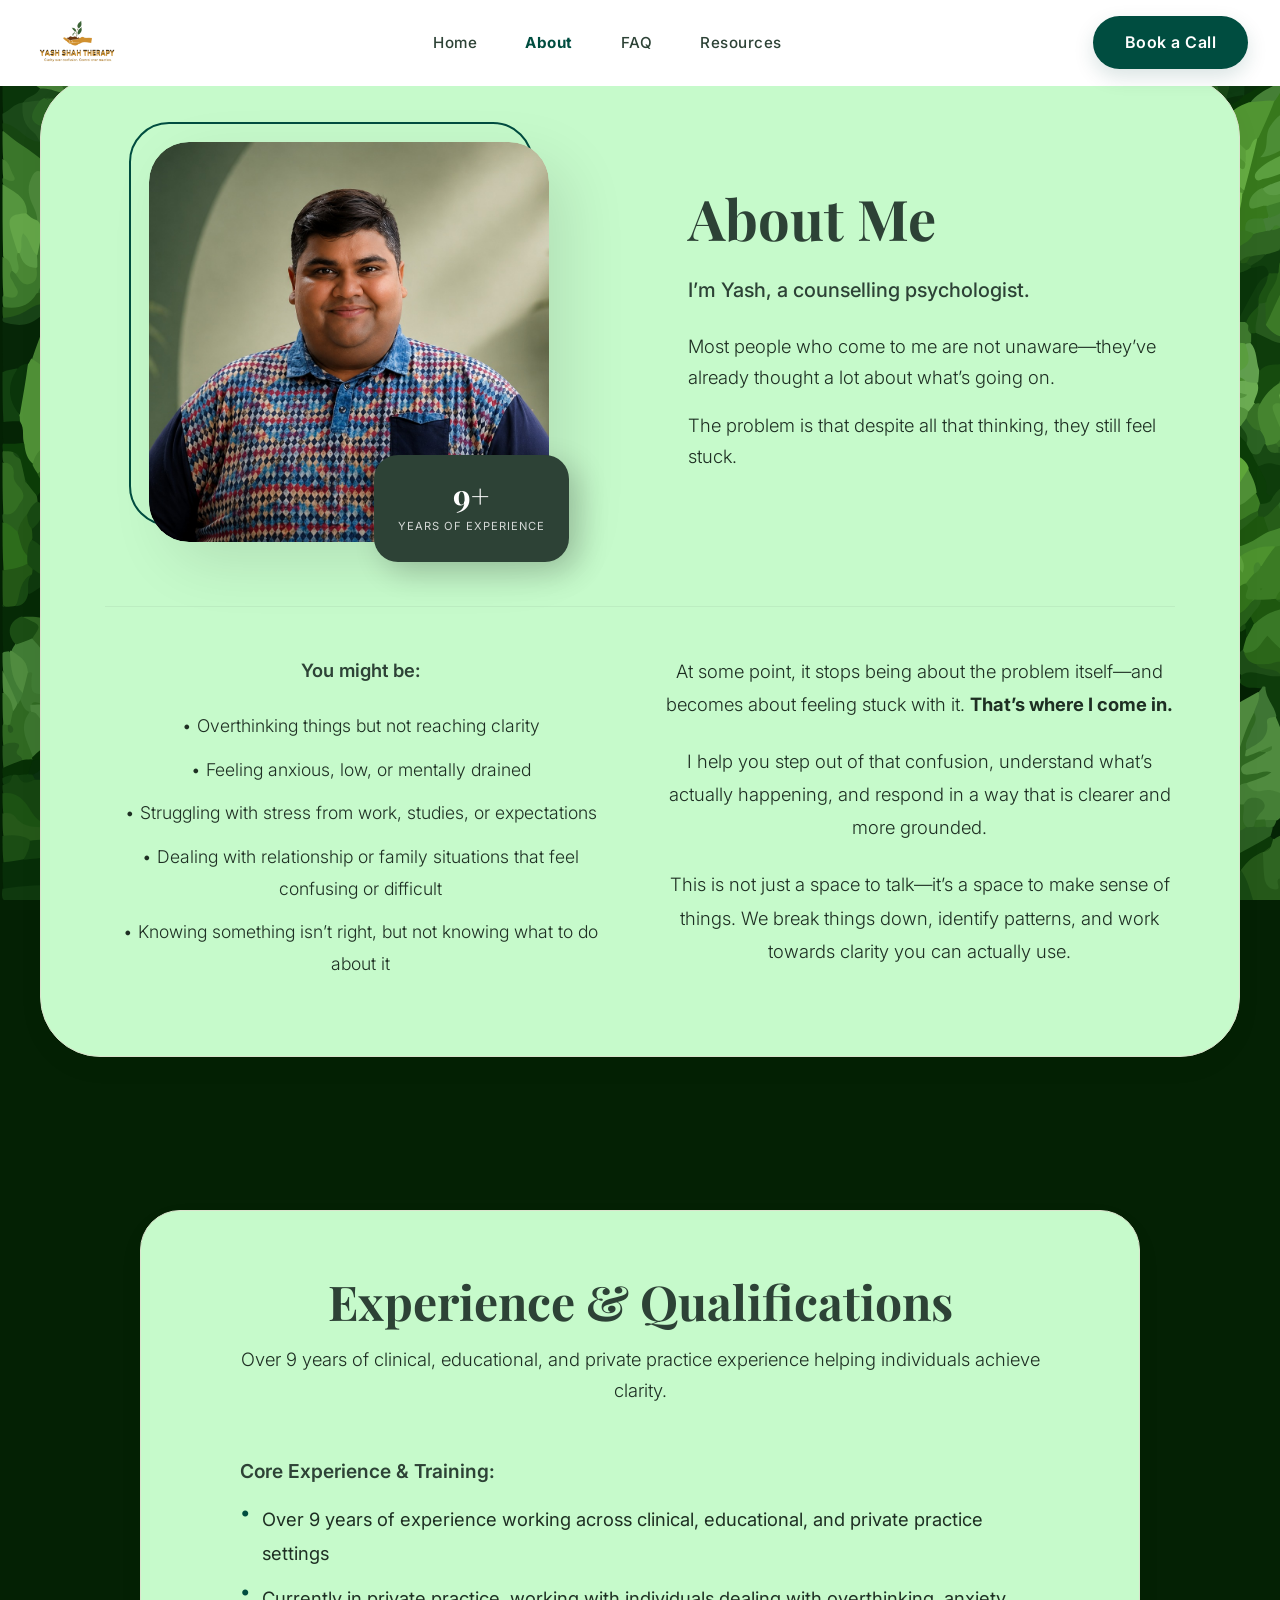
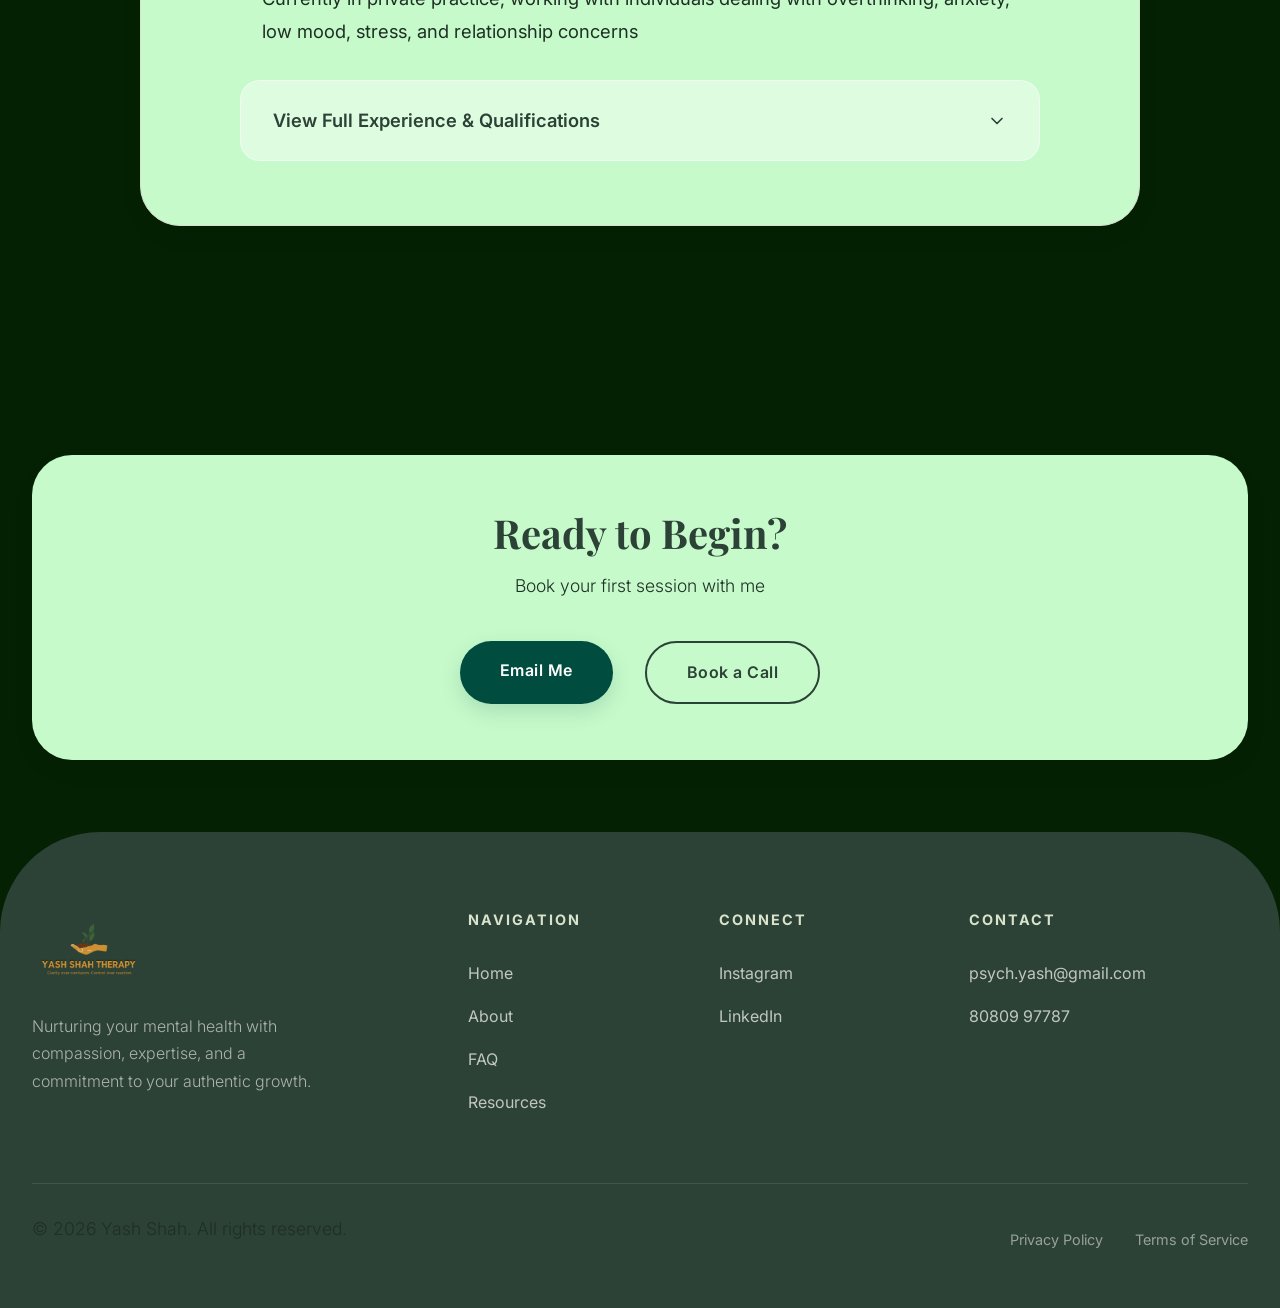
==== about.html @ ee98cc8c "Increase logo size in header and footer across all pages" ====
<!DOCTYPE html>
<html lang="en">
<head>
    <meta charset="UTF-8">
    <meta name="viewport" content="width=device-width, initial-scale=1.0">
    <title>About Yash Shah | Counseling Psychologist & Therapist</title>
    <meta name="description" content="Learn more about Yash Shah, a qualified Counseling Psychologist offering online and professional therapy to support your mental health and well-being.">
    <meta name="keywords" content="About Yash Shah, Counseling Psychologist, professional therapy, online counseling, mental health therapist">
    
    <!-- Google Fonts -->
    <link rel="preconnect" href="https://fonts.googleapis.com">
    <link rel="preconnect" href="https://fonts.gstatic.com" crossorigin>
    <link href="https://fonts.googleapis.com/css2?family=Inter:wght@300;400;500;600&family=Playfair+Display:ital,wght@0,400;0,700;1,400;1,700&display=swap" rel="stylesheet">
    
    <!-- Shared CSS -->
    <link rel="stylesheet" href="style.css">
</head>
<body>

    <!-- Nav -->
    <nav id="main-nav" aria-label="Main Navigation">
        <div class="container nav-content">
            <a href="index.html" class="logo" aria-label="Home" style="display: flex; align-items: center;">
                <img src="new logo.png" alt="Yash Shah Therapy Logo" style="height: 60px; width: auto; object-fit: contain;">
            </a>
            <div class="nav-links">
                <a href="index.html">Home</a>
                <a href="about.html">About</a>
                <a href="faq.html">FAQ</a>
                <a href="resources.html">Resources</a>
            </div>
            <a href="https://wa.me/918080997787" class="btn" style="padding: 0.8rem 2rem;">Book a Call</a>
        </div>
    </nav>

    <main id="main-content">
    <!-- About Hero -->
    <section class="section-padding" style="margin-top: 0; min-height: 100vh; display: flex; align-items: center; background-color: transparent; position: relative; overflow: hidden;">
        
        <div class="container">
            <div class="card reveal" style="background: var(--card-bg); padding: clamp(1.5rem, 5vw, 5rem); border-radius: clamp(30px, 5vw, 60px); max-width: 1200px; margin: 0 auto;">
                <div class="about-grid" style="gap: 6rem; align-items: center; margin-top: 0;">
                    <div class="about-image-wrapper" style="max-width: 400px; margin: 0 auto;">
                        <div class="about-image reveal">
                            <img src="yash shah image.jpeg" alt="Yash Shah Portrait" style="width: 100%; height: auto; border-radius: 40px; object-fit: cover; aspect-ratio: 1;">
                        </div>
                        <div class="about-badge reveal" style="bottom: -20px; right: -20px; padding: 1.5rem; border-radius: 24px;">
                            <span style="font-size: 2rem;">9+</span>
                            <label style="font-size: 0.7rem;">Years of Experience</label>
                        </div>
                    </div>
                    <div class="reveal" style="text-align: left;">
                        <h1 style="font-size: clamp(2.5rem, 4.5vw, 3.5rem); margin-bottom: 1.5rem; color: var(--primary);">About Me</h1>
                        <p class="lead" style="font-size: 1.25rem; margin-bottom: 1.5rem; color: var(--primary); font-weight: 500;">I’m Yash, a counselling psychologist.</p>
                        <p style="font-size: 1.15rem; margin-bottom: 1rem; color: var(--text-muted);">Most people who come to me are not unaware—they’ve already thought a lot about what’s going on.</p>
                        <p style="font-size: 1.15rem; color: var(--text-muted);">The problem is that despite all that thinking, they still feel stuck.</p>
                    </div>
                </div>

                <!-- Two columns below the image and intro text -->
                <div class="about-intro-grid reveal" style="display: grid; grid-template-columns: repeat(auto-fit, minmax(min(100%, 260px), 1fr)); gap: 3rem; margin-top: 4rem; border-top: 1px solid rgba(0,0,0,0.05); padding-top: 3rem;">
                    <div>
                        <p style="font-size: 1.15rem; font-weight: 600; color: var(--primary); margin-bottom: 1.5rem; text-align: inherit;">You might be:</p>
                        <div style="font-size: 1.1rem; line-height: 1.8; color: var(--text-muted); display: flex; flex-direction: column; gap: 0.75rem;">
                            <p style="margin: 0; max-width: 100%; text-align: inherit;">• Overthinking things but not reaching clarity</p>
                            <p style="margin: 0; max-width: 100%; text-align: inherit;">• Feeling anxious, low, or mentally drained</p>
                            <p style="margin: 0; max-width: 100%; text-align: inherit;">• Struggling with stress from work, studies, or expectations</p>
                            <p style="margin: 0; max-width: 100%; text-align: inherit;">• Dealing with relationship or family situations that feel confusing or difficult</p>
                            <p style="margin: 0; max-width: 100%; text-align: inherit;">• Knowing something isn’t right, but not knowing what to do about it</p>
                        </div>
                    </div>
                    <div>
                        <p style="font-size: 1.15rem; color: var(--text-muted); margin-bottom: 1.5rem; line-height: 1.8; text-align: inherit;">At some point, it stops being about the problem itself—and becomes about feeling stuck with it. <strong>That’s where I come in.</strong></p>
                        <p style="font-size: 1.15rem; color: var(--text-muted); margin-bottom: 1.5rem; line-height: 1.8; text-align: inherit;">I help you step out of that confusion, understand what’s actually happening, and respond in a way that is clearer and more grounded.</p>
                        <p style="font-size: 1.15rem; color: var(--text-muted); line-height: 1.8; text-align: inherit;">This is not just a space to talk—it’s a space to make sense of things. We break things down, identify patterns, and work towards clarity you can actually use.</p>
                    </div>
                </div>
            </div>
        </div>
    </section>

    <section class="section-padding" style="background-color: transparent; border-radius: 100px 100px 0 0;">
        <div class="container">
            <div class="card reveal" style="padding: clamp(1.5rem, 5vw, 4rem); margin-bottom: 5rem; background: var(--card-bg); text-align: left; max-width: 1000px; margin-left: auto; margin-right: auto; border-radius: clamp(30px, 4vw, 40px);">
                <div class="section-header" style="text-align: center; max-width: 800px; margin: 0 auto 3rem;">
                    <h2 style="font-size: clamp(2.2rem, 4vw, 3rem); margin-bottom: 1rem; color: var(--primary);">Experience & Qualifications</h2>
                    <p style="font-size: 1.15rem; color: var(--text-muted);">Over 9 years of clinical, educational, and private practice experience helping individuals achieve clarity.</p>
                </div>

                <div style="max-width: 800px; margin: 0 auto;">
                    <p style="font-size: 1.2rem; font-weight: 600; color: var(--primary); margin-bottom: 1rem;">Core Experience & Training:</p>
                    <ul style="list-style: none; padding-left: 0; margin-bottom: 2rem; font-size: 1.15rem; line-height: 1.8; color: var(--text-muted);">
                        <li style="margin-bottom: 0.75rem; display: flex; gap: 0.75rem; align-items: flex-start;"><span style="color: var(--tertiary); font-size: 1.2rem; line-height: 1;">•</span> Over 9 years of experience working across clinical, educational, and private practice settings</li>
                        <li style="margin-bottom: 0.75rem; display: flex; gap: 0.75rem; align-items: flex-start;"><span style="color: var(--tertiary); font-size: 1.2rem; line-height: 1;">•</span> Currently in private practice, working with individuals dealing with overthinking, anxiety, low mood, stress, and relationship concerns</li>
                    </ul>

                    <details style="background: rgba(255, 255, 255, 0.4); border: 1px solid rgba(255, 255, 255, 0.5); padding: 1.5rem 2rem; border-radius: 20px; cursor: pointer; transition: all 0.3s ease;">
                        <summary style="font-size: 1.15rem; font-weight: 600; color: var(--primary); outline: none; display: flex; align-items: center; justify-content: space-between;">
                            <span>View Full Experience & Qualifications</span>
                            <svg width="20" height="20" viewBox="0 0 24 24" fill="none" stroke="currentColor" stroke-width="2" stroke-linecap="round" stroke-linejoin="round" style="transition: transform 0.3s ease;"><path d="M6 9l6 6 6-6"/></svg>
                        </summary>
                        <div style="margin-top: 1.5rem; border-top: 1px solid rgba(0,0,0,0.05); padding-top: 1.5rem; font-size: 1.1rem; line-height: 1.8; color: var(--text-muted);">
                            <!-- Qualifications & Core Training -->
                            <h4 style="font-size: 1.15rem; color: var(--primary); margin-bottom: 0.75rem; margin-top: 0.5rem;">Academic Background & Core Training</h4>
                            <ul style="list-style: none; padding-left: 0; margin-bottom: 2rem;">
                                <li style="margin-bottom: 0.75rem; display: flex; gap: 0.75rem; align-items: flex-start;"><span style="color: var(--tertiary); font-size: 1.2rem; line-height: 1;">•</span> M.A. in Applied Psychology (Counselling), Tata Institute of Social Sciences (TISS), Mumbai</li>
                                <li style="margin-bottom: 0.75rem; display: flex; gap: 0.75rem; align-items: flex-start;"><span style="color: var(--tertiary); font-size: 1.2rem; line-height: 1;">•</span> Trained in Cognitive Behavioral Therapy (CBT) and Rational Emotive Behavior Therapy (REBT)</li>
                                <li style="margin-bottom: 0.75rem; display: flex; gap: 0.75rem; align-items: flex-start;"><span style="color: var(--tertiary); font-size: 1.2rem; line-height: 1;">•</span> Specialized focus on stepping out of overthinking patterns and building grounded, deliberate responses</li>
                            </ul>

                            <!-- Detailed Experience -->
                            <h4 style="font-size: 1.15rem; color: var(--primary); margin-bottom: 1rem;">Professional Experience</h4>
                            
                            <div style="margin-bottom: 1.5rem;">
                                <p style="font-weight: 600; color: var(--primary); margin-bottom: 0.25rem;">Counselling Psychologist – Private Practice (2020 – Present)</p>
                                <p style="margin-top: 0; margin-bottom: 1rem;">Individual psychotherapy for adolescents and adults using CBT and REBT, focused on anxiety, overthinking, emotional regulation, and relationship concerns. Sessions conducted online with full confidentiality and continuity.</p>
                            </div>

                            <div style="margin-bottom: 1.5rem;">
                                <p style="font-weight: 600; color: var(--primary); margin-bottom: 0.25rem;">Psychology Faculty & Student Counsellor – Alpha Arts Academy (2016 – 2025)</p>
                                <p style="margin-top: 0; margin-bottom: 1rem;">Taught psychology and provided one-on-one counselling for academic stress and personal concerns. Mentored 500+ students and conducted workshops on stress management, thinking skills, and interpersonal development.</p>
                            </div>

                            <div style="margin-bottom: 2rem;">
                                <p style="font-weight: 600; color: var(--primary); margin-bottom: 0.25rem;">Co-founder & Counselling Psychologist – Good Life Healing Center (2016 – 2019)</p>
                                <p style="margin-top: 0; margin-bottom: 1rem;">Co-established a counselling centre offering therapy, assessments, and personal development services. Worked across age groups and helped build intake and case documentation systems.</p>
                            </div>

                            <!-- Clinical & Field Experience -->
                            <h4 style="font-size: 1.15rem; color: var(--primary); margin-bottom: 1rem;">Clinical & Field Experience</h4>
                            <ul style="list-style: none; padding-left: 0; margin-bottom: 1rem;">
                                <li style="margin-bottom: 1rem; display: flex; gap: 0.75rem; align-items: flex-start;">
                                    <span style="color: var(--tertiary); font-size: 1.2rem; line-height: 1;">•</span>
                                    <span><strong>Lokmanya Tilak Municipal General Hospital (Sion Hospital), Mumbai</strong> – Psychiatric casework, clinical observation, and exposure to multidisciplinary treatment approaches.</span>
                                </li>
                                <li style="margin-bottom: 1rem; display: flex; gap: 0.75rem; align-items: flex-start;">
                                    <span style="color: var(--tertiary); font-size: 1.2rem; line-height: 1;">•</span>
                                    <span><strong>True Care De-addiction Centre, Thane</strong> – Counselling support for substance use and dependency, including psychoeducation and relapse understanding.</span>
                                </li>
                                <li style="margin-bottom: 1rem; display: flex; gap: 0.75rem; align-items: flex-start;">
                                    <span style="color: var(--tertiary); font-size: 1.2rem; line-height: 1;">•</span>
                                    <span><strong>Manav Seva Sang, Mumbai</strong> – Supportive work with elderly individuals dealing with emotional, cognitive, and adjustment-related concerns.</span>
                                </li>
                                <li style="margin-bottom: 1rem; display: flex; gap: 0.75rem; align-items: flex-start;">
                                    <span style="color: var(--tertiary); font-size: 1.2rem; line-height: 1;">•</span>
                                    <span><strong>Bandra Family Court</strong> – Observation and assistance in marriage counselling, covering conflict resolution and family dynamics.</span>
                                </li>
                                <li style="margin-bottom: 1rem; display: flex; gap: 0.75rem; align-items: flex-start;">
                                    <span style="color: var(--tertiary); font-size: 1.2rem; line-height: 1;">•</span>
                                    <span><strong>Mahindra & Mahindra Tractor Division, Mumbai</strong> – Applied psychology research within a corporate setting, focused on behavioural patterns and employee dynamics.</span>
                                </li>
                            </ul>
                        </div>
                    </details>
                </div>
            </div>
        </div>
    </section>

    <!-- CTA Section -->
    <section style="padding: clamp(2.5rem, 6vw, 4.5rem) 0; background-color: transparent; position: relative; z-index: 10;">
        <div class="container">
            <div id="contact" style="background: var(--card-bg); padding: 3.5rem 2rem; border-radius: 40px; text-align: center; box-shadow: var(--shadow-soft);" class="reveal">
                <h2 style="font-size: 2.5rem; margin-bottom: 1rem;">Ready to Begin?</h2>
                <p style="margin-bottom: 2.5rem; max-width: 600px; margin-left: auto; margin-right: auto; font-size: 1.1rem;">Book your first session with me</p>
                <div style="display: flex; justify-content: center; gap: 2rem; flex-wrap: wrap;">
                    <a href="mailto:psych.yash@gmail.com" class="btn" style="padding: 1rem 2.5rem;">Email Me</a>
                    <a href="https://wa.me/918080997787" class="btn btn-outline" style="padding: 1rem 2.5rem; border-color: var(--primary); color: var(--primary);">Book a Call</a>
                </div>
            </div>
        </div>
    </section>
    </main>

    <!-- Footer -->
    <footer>
        <div class="container">
            <div class="footer-grid">
                <div class="footer-column">
                    <div class="footer-logo" style="display: inline-block; margin-bottom: 1.5rem;">
                        <img src="new logo.png" alt="Yash Shah Therapy Logo" style="height: 75px; width: auto; object-fit: contain; vertical-align: middle;">
                    </div>
                    <p style="color: rgba(255,255,255,0.6); max-width: 300px; font-size: 1rem;">Nurturing your mental health with compassion, expertise, and a commitment to your authentic growth.</p>
                </div>
                <div class="footer-column">
                    <h2 style="color: var(--secondary); font-family: var(--font-sans); font-size: 0.9rem; text-transform: uppercase; letter-spacing: 2px; margin-bottom: 2rem;">Navigation</h2>
                    <ul class="footer-links">
                        <li><a href="index.html">Home</a></li>
                        <li><a href="about.html">About</a></li>
                        <li><a href="faq.html">FAQ</a></li>
                        <li><a href="resources.html">Resources</a></li>
                    </ul>
                </div>
                <div class="footer-column">
                    <h2 style="color: var(--secondary); font-family: var(--font-sans); font-size: 0.9rem; text-transform: uppercase; letter-spacing: 2px; margin-bottom: 2rem;">Connect</h2>
                    <ul class="footer-links">
                        <li><a href="https://instagram.com/shah_yash93" target="_blank" rel="noopener noreferrer">Instagram</a></li>
                        <li><a href="https://www.linkedin.com/in/yash-shah-758206165" target="_blank" rel="noopener noreferrer">LinkedIn</a></li>
                    </ul>
                </div>
                <div class="footer-column">
                    <h2 style="color: var(--secondary); font-family: var(--font-sans); font-size: 0.9rem; text-transform: uppercase; letter-spacing: 2px; margin-bottom: 2rem;">Contact</h2>
                    <ul class="footer-links">

                        <li><a href="mailto:psych.yash@gmail.com">psych.yash@gmail.com</a></li>
                        <li><a href="https://wa.me/918080997787">80809 97787</a></li>
                    </ul>
                </div>
            </div>
            <div class="footer-bottom">
                <p>&copy; 2026 Yash Shah. All rights reserved.</p>
                <div style="display: flex; gap: 2rem;">
                    <a href="privacy.html" style="color: inherit;">Privacy Policy</a>
                    <a href="terms.html" style="color: inherit;">Terms of Service</a>
                </div>
            </div>
        </div>
    </footer>

    <!-- Shared JS -->
    <script src="script.js"></script>
</body>
</html>
---- style.css ----
:root {
    --primary: #2D4236;
    --secondary: #D9E3CC;
    --tertiary: #004D40; /* Updated from orange to dark green */
    --neutral: #F9FBF7;
    --white: #ffffff;
    --card-bg: #C6FACB;
    --text-dark: #111c14;
    --text-muted: #1e2f23;
    --font-serif: 'Playfair Display', serif;
    --font-sans: 'Inter', sans-serif;
    --transition: all 0.5s cubic-bezier(0.165, 0.84, 0.44, 1);
    --shadow-soft: 0 10px 30px rgba(0,0,0,0.03);
    --shadow-hover: 0 20px 40px rgba(0,0,0,0.08);
}

* {
    margin: 0;
    padding: 0;
    box-sizing: border-box;
}

html {
    scroll-behavior: smooth;
    background-color: #042104;
    background-image: url('green leaves.svg');
    background-size: cover;
    background-attachment: fixed;
    background-repeat: no-repeat;
}

body {
    font-family: var(--font-sans);
    background-color: transparent; /* Allow HTML background to show through */
    color: var(--text-dark);
    line-height: 1.7;
    overflow-x: hidden;
}

h1, h2, h3, h4 {
    font-family: var(--font-serif);
    font-weight: 700;
    line-height: 1.1;
    color: var(--primary);
    overflow-wrap: break-word;
}

h1 { font-size: clamp(2.2rem, 8vw, 4rem); }
h2 { font-size: clamp(1.8rem, 6vw, 3rem); }
h3 { font-size: clamp(1.4rem, 4vw, 2rem); }

p {
    font-weight: 300;
    font-size: 1.1rem;
    color: var(--text-muted);
    margin-bottom: 1.5rem;
    overflow-wrap: break-word;
    word-wrap: break-word;
}

.lead {
    font-size: 1.25rem;
    margin-bottom: 2rem;
}

a {
    text-decoration: none;
    color: inherit;
    transition: var(--transition);
}

/* --- Animations --- */
@keyframes fadeInUp {
    from { opacity: 0; transform: translateY(40px); }
    to { opacity: 1; transform: translateY(0); }
}



.reveal {
    opacity: 0;
    transform: translateY(30px);
    transition: var(--transition);
}

.reveal.active {
    opacity: 1;
    transform: translateY(0);
}

/* --- Global Elements --- */
.container {
    width: 100%;
    max-width: 1300px;
    margin: 0 auto;
    padding: 0 2rem;
}

.btn {
    display: inline-block;
    padding: 1.2rem 3rem;
    background-color: var(--tertiary);
    color: white;
    border-radius: 100px;
    font-weight: 600;
    font-family: var(--font-sans);
    transition: var(--transition);
    border: none;
    cursor: pointer;
    text-align: center;
    box-shadow: 0 8px 20px rgba(0, 77, 64, 0.15);
    font-size: 1rem;
    letter-spacing: 0.5px;
}

.btn:hover {
    transform: translateY(-5px);
    box-shadow: 0 15px 30px rgba(0, 77, 64, 0.3);
    background-color: #00695C;
}

.btn-outline {
    background: transparent;
    border: 2px solid var(--tertiary);
    color: var(--tertiary);
    box-shadow: none;
}

.btn-outline:hover {
    background: var(--tertiary);
    color: white;
}

/* --- Common Layout --- */
.grid {
    display: grid;
    grid-template-columns: repeat(auto-fit, minmax(280px, 1fr));
    gap: 3rem;
    margin-top: 5rem;
}

.section-header {
    text-align: center;
    max-width: 700px;
    margin: 0 auto 5rem;
}

.section-header h2 {
    font-size: 3rem;
    margin-bottom: 1.5rem;
}

@media (max-width: 768px) {
    .grid {
        grid-template-columns: 1fr;
        gap: 2rem;
        margin-top: 3rem;
    }
    .section-header {
        margin-bottom: 3rem;
    }
    .section-header h2 {
        font-size: 2.2rem;
    }
}

.section-padding {
    padding: clamp(2.5rem, 6vw, 6rem) 0;
    position: relative;
}

/* --- Sticky Navbar --- */
nav {
    position: fixed;
    top: 0;
    width: 100%;
    z-index: 1000;
    padding: 0.8rem 0;
    transition: var(--transition);
    background: white;
}

nav.scrolled {
    background: rgba(217, 227, 204, 0.8);
    backdrop-filter: blur(20px);
    padding: 1.2rem 0;
    box-shadow: 0 10px 40px rgba(0,0,0,0.05);
}

.nav-content {
    display: flex;
    justify-content: space-between;
    align-items: center;
}

.logo img {
    height: 80px;
    width: auto;
    object-fit: contain;
}

.nav-links {
    display: flex;
    gap: 3rem;
}

.nav-links a {
    font-weight: 500;
    font-size: 0.95rem;
    color: var(--primary); /* Default to primary for light backgrounds */
    position: relative;
    letter-spacing: 0.5px;
    transition: var(--transition);
}

.nav-links a:hover {
    color: var(--tertiary);
}

.nav-links a::after {
    content: '';
    position: absolute;
    bottom: -8px;
    left: 50%;
    width: 0;
    height: 2px;
    background-color: var(--tertiary);
    transition: var(--transition);
    transform: translateX(-50%);
}

.nav-links a:hover::after {
    width: 100%;
}

/* Page Specific Header Colors if needed */
.header-dark .logo, .header-dark .nav-links a {
    color: var(--white);
}

/* --- Hero Section --- */
#home {
    min-height: 90vh;
    display: flex;
    align-items: center;
    background: var(--secondary);
    color: var(--primary);
    position: relative;
    overflow: hidden;
    padding-top: 100px; /* Safe area for fixed navbar */
}

.hero-grid {
    display: grid;
    grid-template-columns: 1.2fr 1fr;
    gap: 8rem;
    align-items: center;
    position: relative;
    z-index: 10;
}

.hero-content {
    max-width: 100%;
}

.hero-logo-wrapper {
    display: flex;
    justify-content: center;
    align-items: center;
}

.hero-logo-wrapper img {
    width: 100%;
    max-width: 450px;
    height: auto;
}

.hero-content h1 {
    font-size: 3.8rem;
    color: var(--primary);
    margin-bottom: 1.5rem;
    opacity: 0;
    transform: translateY(40px);
    animation: fadeInUp 1.2s forwards 0.5s;
}

.hero-content p {
    font-size: 1.2rem;
    margin-bottom: 2rem;
    opacity: 0;
    transform: translateY(40px);
    animation: fadeInUp 1.2s forwards 0.8s;
    color: var(--text-muted);
    max-width: 600px;
}

.hero-cta {
    opacity: 0;
    transform: translateY(40px);
    animation: fadeInUp 1.2s forwards 1.1s;
    display: flex;
    gap: 1.5rem;
}




/* --- Wavy Dividers --- */
.divider-top {
    position: absolute;
    top: 0;
    left: 0;
    width: 100%;
    overflow: hidden;
    line-height: 0;
}

.divider-top svg {
    position: relative;
    display: block;
    width: calc(100% + 1.3px);
    height: 80px;
}

.divider-top .shape-fill {
    fill: var(--neutral);
}

.divider-bottom {
    position: absolute;
    bottom: 0;
    left: 0;
    width: 100%;
    overflow: hidden;
    line-height: 0;
    transform: rotate(180deg);
}

.divider-bottom svg {
    position: relative;
    display: block;
    width: calc(100% + 1.3px);
    height: 180px;
}

.divider-bottom .shape-fill {
    fill: var(--neutral);
}

/* --- Cards --- */
.card {
    background: var(--card-bg);
    padding: 4rem 3rem;
    border-radius: 32px;
    border: 1px solid var(--secondary);
    box-shadow: var(--shadow-soft);
    transition: var(--transition);
    text-align: center;
    position: relative;
}

.card:hover {
    transform: translateY(-12px);
    box-shadow: var(--shadow-hover);
    background: rgba(255, 255, 255, 0.9);
}

.card-icon {
    width: 80px;
    height: 80px;
    margin: 0 auto 2rem;
    background: var(--white);
    border-radius: 24px;
    display: flex;
    align-items: center;
    justify-content: center;
    color: var(--primary);
    transition: var(--transition);
}

.card:hover .card-icon {
    transform: scale(1.1) rotate(5deg);
    background: var(--tertiary);
    color: var(--white);
}

/* --- About Section --- */
.about-grid {
    display: grid;
    grid-template-columns: 1fr 1fr;
    gap: 4rem;
    align-items: center;
}

.about-image-wrapper {
    position: relative;
}

.about-image-wrapper::before {
    content: '';
    position: absolute;
    top: -20px;
    left: -20px;
    width: 100%;
    height: 100%;
    border: 2px solid var(--tertiary);
    border-radius: 40px;
    z-index: 0;
}

.about-image {
    width: 100%;
    aspect-ratio: 1;
    border-radius: 40px;
    overflow: hidden;
    position: relative;
    z-index: 1;
    box-shadow: 20px 20px 60px rgba(0,0,0,0.1);
}

.about-image img {
    width: 100%;
    height: 100%;
    object-fit: cover;
}

.about-badge {
    position: absolute;
    bottom: -30px;
    right: -30px;
    background: var(--primary);
    color: white;
    padding: 2rem;
    border-radius: 30px;
    z-index: 2;
    box-shadow: 10px 10px 30px rgba(0,0,0,0.2);
    text-align: center;
}

.about-badge span {
    display: block;
    font-size: 2.5rem;
    font-family: var(--font-serif);
    font-weight: 700;
    line-height: 1;
}

.about-badge label {
    font-size: 0.8rem;
    text-transform: uppercase;
    letter-spacing: 1px;
    opacity: 0.8;
}

/* --- FAQ Accordion --- */
.faq-item {
    margin-bottom: 1.5rem;
    border-radius: 20px;
    background: var(--card-bg);
    border: 1px solid rgba(217, 227, 204, 0.5);
    overflow: hidden;
    transition: var(--transition);
}

.faq-item.open {
    border-color: var(--tertiary);
    box-shadow: 0 10px 30px rgba(0,0,0,0.05);
}

.faq-question {
    width: 100%;
    padding: 2rem;
    display: flex;
    justify-content: space-between;
    align-items: center;
    background: none;
    border: none;
    cursor: pointer;
    font-family: var(--font-serif);
    font-size: 1.3rem;
    color: var(--primary);
    text-align: left;
}

.faq-icon {
    width: 30px;
    height: 30px;
    border-radius: 50%;
    background: var(--secondary);
    display: flex;
    align-items: center;
    justify-content: center;
    transition: var(--transition);
    color: var(--primary);
}

.faq-item.open .faq-icon {
    background: var(--tertiary);
    color: white;
    transform: rotate(180deg);
}

.faq-answer {
    max-height: 0;
    overflow: hidden;
    transition: max-height 0.5s cubic-bezier(0, 1, 0, 1);
    padding: 0 2rem;
}

.faq-item.open .faq-answer {
    max-height: 2000px;
    padding-bottom: 2rem;
    transition: max-height 0.5s ease-in;
}

/* --- Resources --- */
.resource-card {
    background: var(--card-bg);
    padding: 3rem;
    border-radius: 30px;
    transition: var(--transition);
    border: 1px solid transparent;
    display: flex;
    flex-direction: column;
    height: 100%;
}

.resource-card:hover {
    transform: translateY(-10px);
    border-color: var(--tertiary);
    box-shadow: var(--shadow-hover);
}

.resource-tag {
    display: inline-block;
    padding: 0.4rem 1rem;
    background: var(--secondary);
    color: var(--primary);
    border-radius: 100px;
    font-size: 0.75rem;
    font-weight: 600;
    text-transform: uppercase;
    letter-spacing: 1px;
    margin-bottom: 1.5rem;
    align-self: flex-start;
}

.resource-card h3 {
    margin-bottom: 1rem;
    font-size: 1.5rem;
}

.resource-link {
    margin-top: auto;
    color: var(--tertiary);
    font-weight: 600;
    display: flex;
    align-items: center;
    gap: 0.5rem;
    padding-top: 2rem;
}

/* --- Footer --- */
footer {
    background: var(--primary);
    color: white;
    padding: 80px 0 40px;
    border-radius: 100px 100px 0 0;
}

.footer-logo {
    font-family: var(--font-serif);
    font-size: 2.5rem;
    color: var(--white);
    margin-bottom: 2rem;
}

.footer-grid {
    display: grid;
    grid-template-columns: 2fr 1fr 1fr 1.5fr;
    gap: 4rem;
}

.footer-column h4 {
    color: var(--secondary);
    font-family: var(--font-sans);
    font-size: 0.9rem;
    text-transform: uppercase;
    letter-spacing: 2px;
    margin-bottom: 2rem;
}

.footer-links {
    list-style: none;
}

.footer-links li {
    margin-bottom: 1rem;
}

.footer-links a {
    color: rgba(255,255,255,0.7);
    font-size: 1rem;
}

.footer-links a:hover {
    color: var(--tertiary);
    padding-left: 5px;
}

.footer-bottom {
    margin-top: 50px;
    padding-top: 30px;
    border-top: 1px solid rgba(255,255,255,0.1);
    display: flex;
    justify-content: space-between;
    align-items: center;
    color: rgba(255,255,255,0.5);
    font-size: 0.9rem;
}

.deco-svg {
    display: none !important;
}

/* --- Emergency Section --- */
.emergency-section {
    background: var(--card-bg);
    border-radius: 60px;
    padding: 4rem 5rem;
    margin-bottom: 0;
    border: 1px solid var(--secondary);
    position: relative;
    overflow: hidden;
}

.emergency-header {
    display: grid;
    grid-template-columns: 1.2fr 1fr;
    gap: 6rem;
    align-items: center;
    margin-bottom: 6rem;
}

.emergency-illustration img {
    width: 100%;
    border-radius: 40px;
    box-shadow: var(--shadow-soft);
}

.emergency-info h2 {
    font-size: 3.5rem;
    margin-bottom: 2rem;
}

.emergency-note {
    background: var(--white); /* Keep white for internal note contrast if desired, or change to neutral */
    padding: 2.5rem;
    border-radius: 30px;
    border-left: 6px solid var(--tertiary);
    box-shadow: var(--shadow-soft);
}

.emergency-note p {
    font-size: 1rem;
    margin-bottom: 1rem;
}

.emergency-note strong {
    color: var(--primary);
}

.emergency-grid {
    display: grid;
    grid-template-columns: repeat(auto-fit, minmax(300px, 1fr));
    gap: 2rem;
}

.helpline-card {
    background: var(--card-bg);
    padding: 2.5rem;
    border-radius: 30px;
    box-shadow: var(--shadow-soft);
    transition: var(--transition);
    border: 1px solid rgba(217, 227, 204, 0.3);
}

.helpline-card:hover {
    transform: translateY(-8px);
    box-shadow: var(--shadow-hover);
    border-color: var(--tertiary);
}

.helpline-card h3 {
    font-size: 1.4rem;
    margin-bottom: 1.5rem;
    line-height: 1.3;
}

.helpline-details p {
    font-size: 0.95rem;
    margin-bottom: 0.5rem;
    display: flex;
    justify-content: space-between;
}

.helpline-details strong {
    color: var(--primary);
    font-weight: 600;
}

.helpline-link {
    display: inline-block;
    margin-top: 1.5rem;
    color: var(--tertiary);
    font-weight: 700;
    font-size: 0.9rem;
    text-transform: uppercase;
    letter-spacing: 1px;
}

/* --- Responsive --- */
@media (max-width: 1024px) {
    .hero-grid, .emergency-header { gap: 3rem; grid-template-columns: 1fr; text-align: center; }
    .hero-logo-wrapper { order: -1; }
    .footer-grid { grid-template-columns: 1fr 1fr; gap: 3rem; }
    .about-grid { grid-template-columns: 1fr; gap: 4rem; }
    .hide-on-mobile { display: none !important; }
    .hide-on-desktop { display: block !important; }
}

@media (max-width: 768px) {
    .container { padding: 0 1.2rem; }
    nav { position: relative; padding: 1rem 0; background: var(--white); }
    #home { padding-top: 2rem; }
    .nav-content { flex-direction: column; gap: 1rem; }
    .nav-links { display: flex; gap: 0.8rem; flex-wrap: wrap; justify-content: center; }
    .nav-links a { font-size: 0.85rem; }
    .hero-grid, .about-grid { gap: 2rem; }
    .about-image-wrapper { margin-bottom: 3rem; }
    .about-image-wrapper::before { display: none; }
    .about-image { box-shadow: 0 10px 30px rgba(0,0,0,0.1); border-radius: 30px; }
    .about-badge { position: relative; right: 0; bottom: 0; margin: -30px auto 0; padding: 1rem 1.5rem; border-radius: 20px; width: fit-content; }
    .about-badge span { font-size: 1.5rem; }
    .hero-cta { flex-direction: column; width: 100%; gap: 1rem; }
    .hero-cta .btn { width: 100%; box-sizing: border-box; }
    .footer-grid { grid-template-columns: 1fr; }
    .footer-bottom { flex-direction: column; gap: 1.5rem; text-align: center; }
    .emergency-section { padding: 2.5rem 1.5rem; border-radius: 30px; }
    .emergency-grid { grid-template-columns: 1fr; gap: 1.5rem; }
    .long-heading { white-space: normal; line-height: 1.3; }

    .card {
        padding: 1.5rem 1.25rem !important;
        border-radius: 30px !important;
        box-sizing: border-box !important;
    }

    .about-intro-grid {
        grid-template-columns: 1fr !important;
        gap: 2.5rem !important;
        margin-top: 2.5rem !important;
        padding-top: 2.5rem !important;
        text-align: center !important;
    }
    .about-intro-grid div, .about-intro-grid p {
        text-align: center !important;
        align-items: center !important;
        justify-content: center !important;
        max-width: 100% !important;
        overflow-wrap: break-word !important;
    }
    .hide-on-mobile { display: none !important; }
    .hide-on-desktop { display: block !important; }
    .how-i-work-grid {
        grid-template-columns: 1fr !important;
        gap: 3rem !important;
    }
}

.hide-on-desktop { display: none !important; }

.how-i-work-grid {
    display: grid;
    grid-template-columns: 1.1fr 1fr;
    gap: 4.5rem;
}
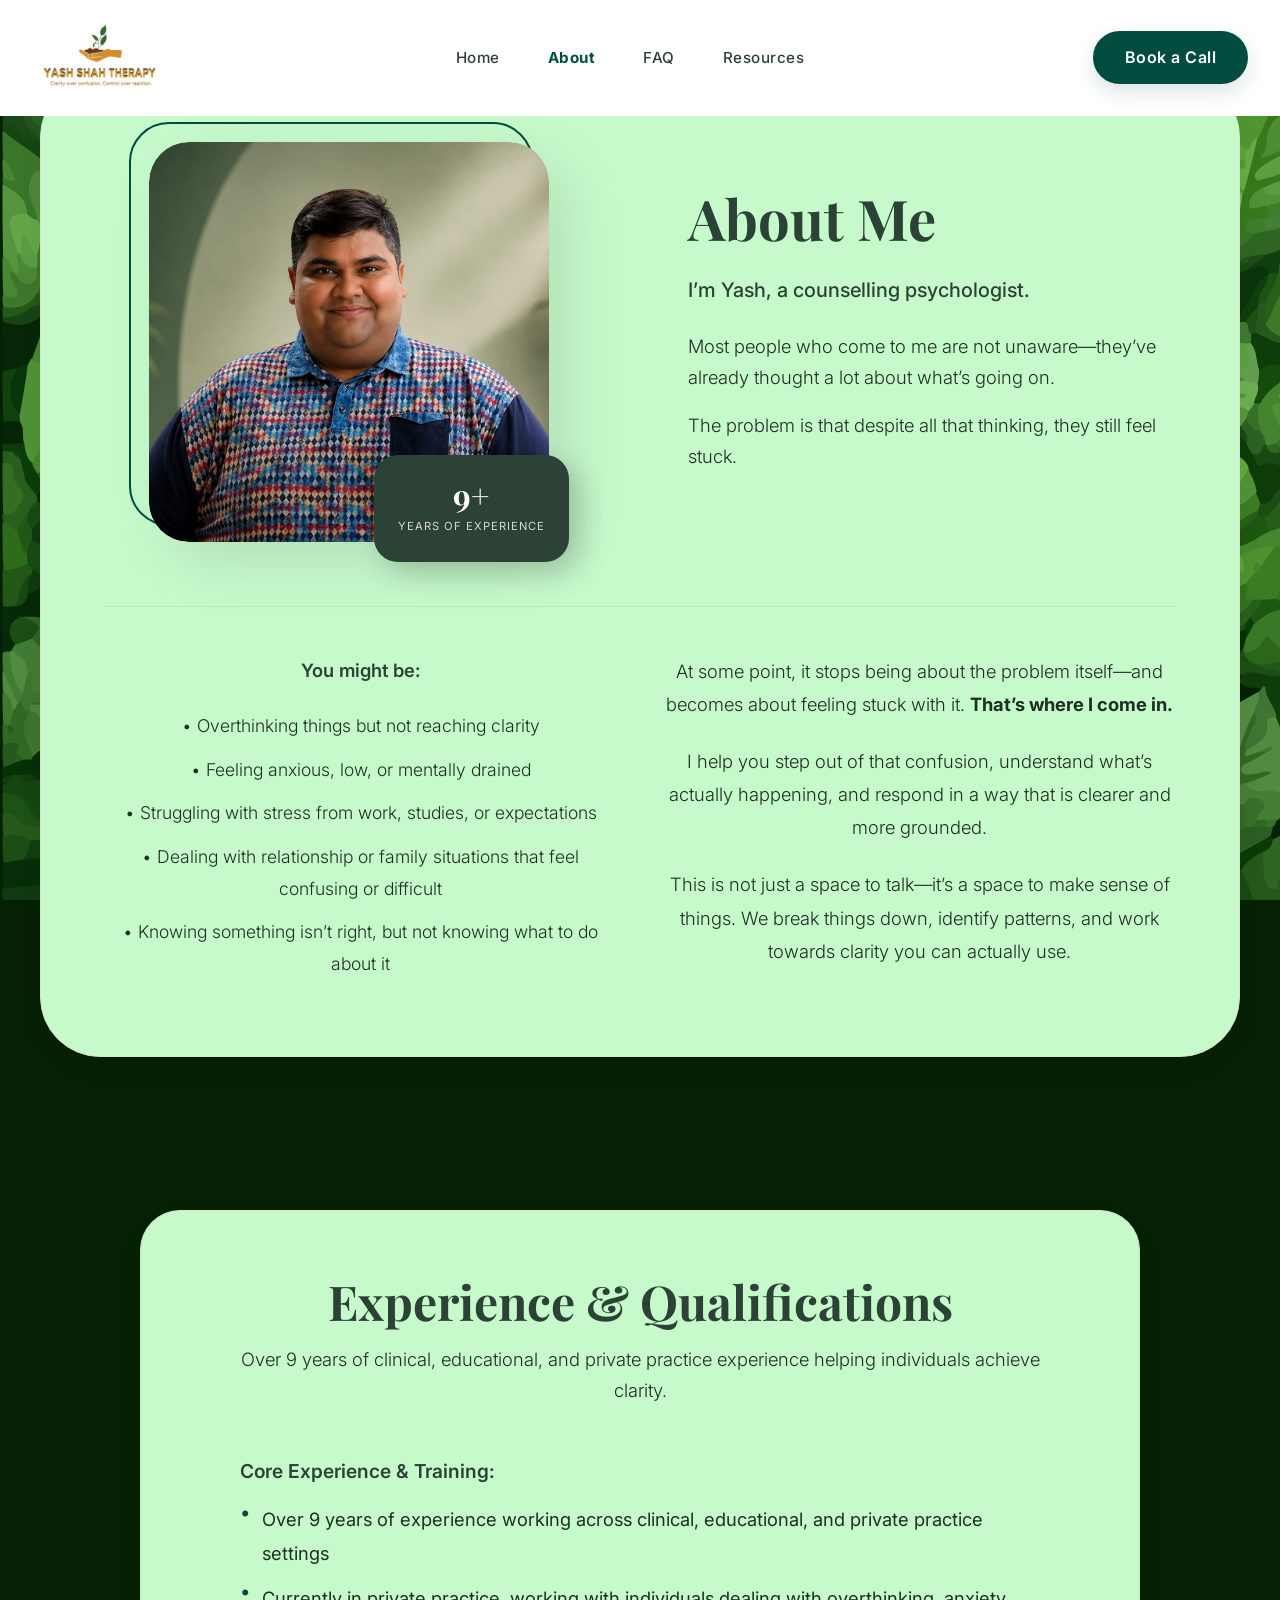
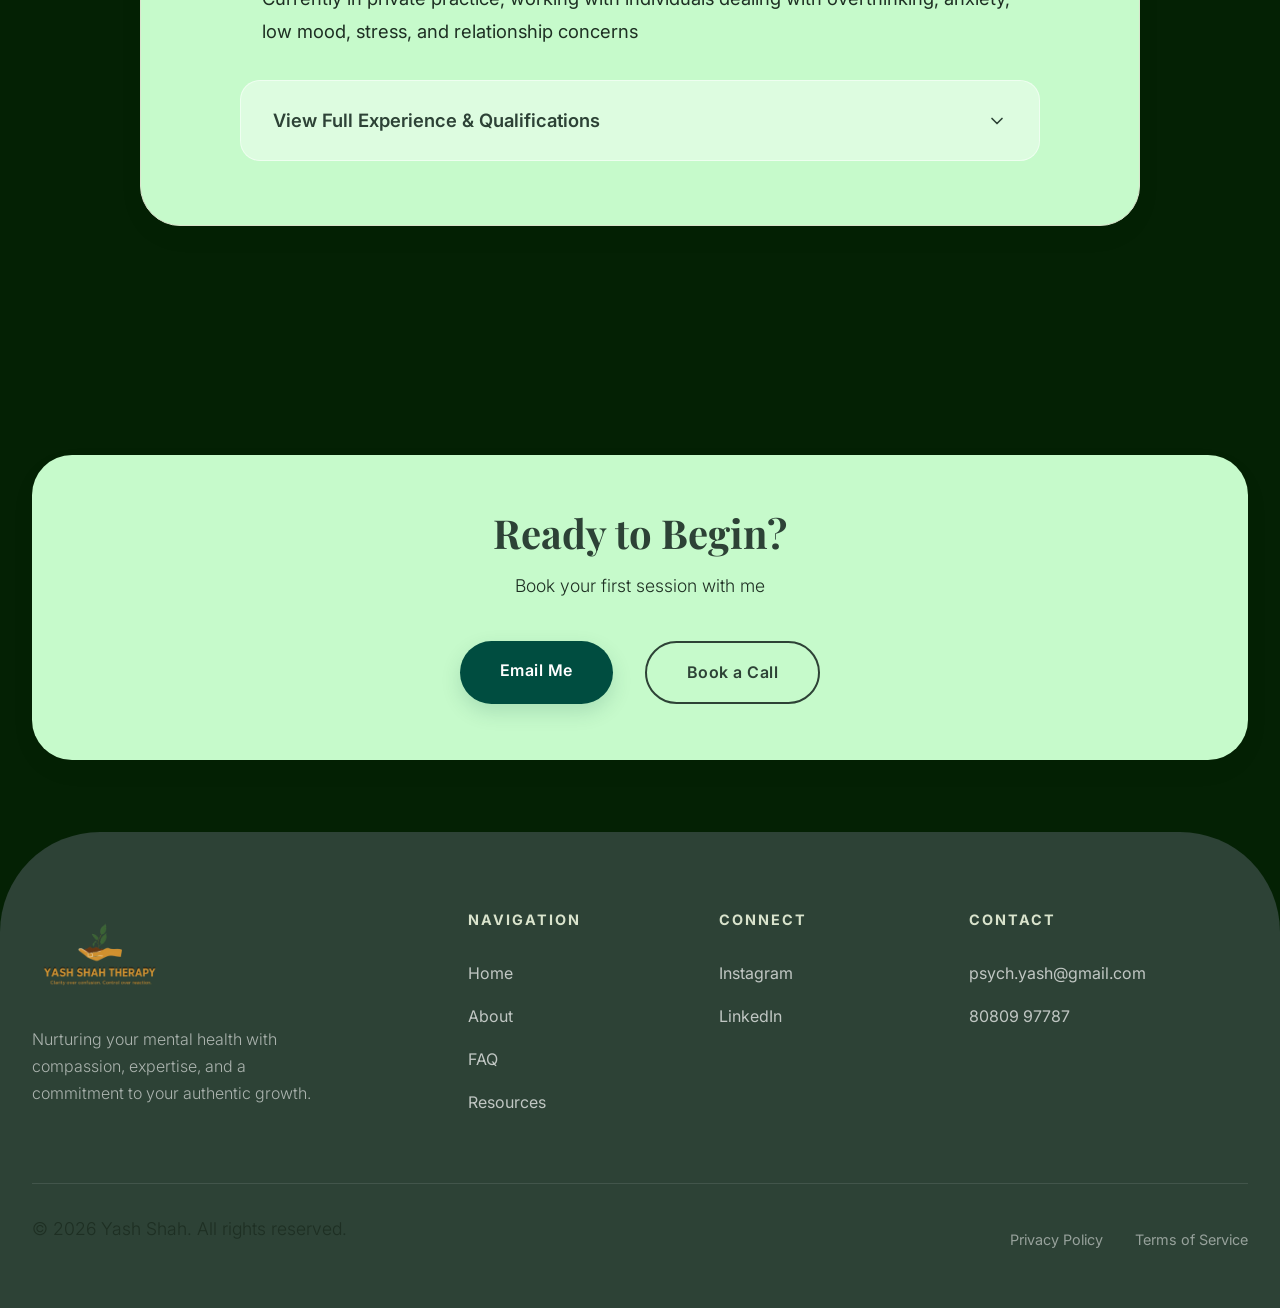
==== commit a3607b8b: "Set logo size to 90px in header and footer across all pages" ====
--- a/about.html
+++ b/about.html
@@ -21,7 +21,7 @@
     <nav id="main-nav" aria-label="Main Navigation">
         <div class="container nav-content">
             <a href="index.html" class="logo" aria-label="Home" style="display: flex; align-items: center;">
-                <img src="new logo.png" alt="Yash Shah Therapy Logo" style="height: 60px; width: auto; object-fit: contain;">
+                <img src="new logo.png" alt="Yash Shah Therapy Logo" style="height: 90px; width: auto; object-fit: contain;">
             </a>
             <div class="nav-links">
                 <a href="index.html">Home</a>
@@ -178,7 +178,7 @@
             <div class="footer-grid">
                 <div class="footer-column">
                     <div class="footer-logo" style="display: inline-block; margin-bottom: 1.5rem;">
-                        <img src="new logo.png" alt="Yash Shah Therapy Logo" style="height: 75px; width: auto; object-fit: contain; vertical-align: middle;">
+                        <img src="new logo.png" alt="Yash Shah Therapy Logo" style="height: 90px; width: auto; object-fit: contain; vertical-align: middle;">
                     </div>
                     <p style="color: rgba(255,255,255,0.6); max-width: 300px; font-size: 1rem;">Nurturing your mental health with compassion, expertise, and a commitment to your authentic growth.</p>
                 </div>
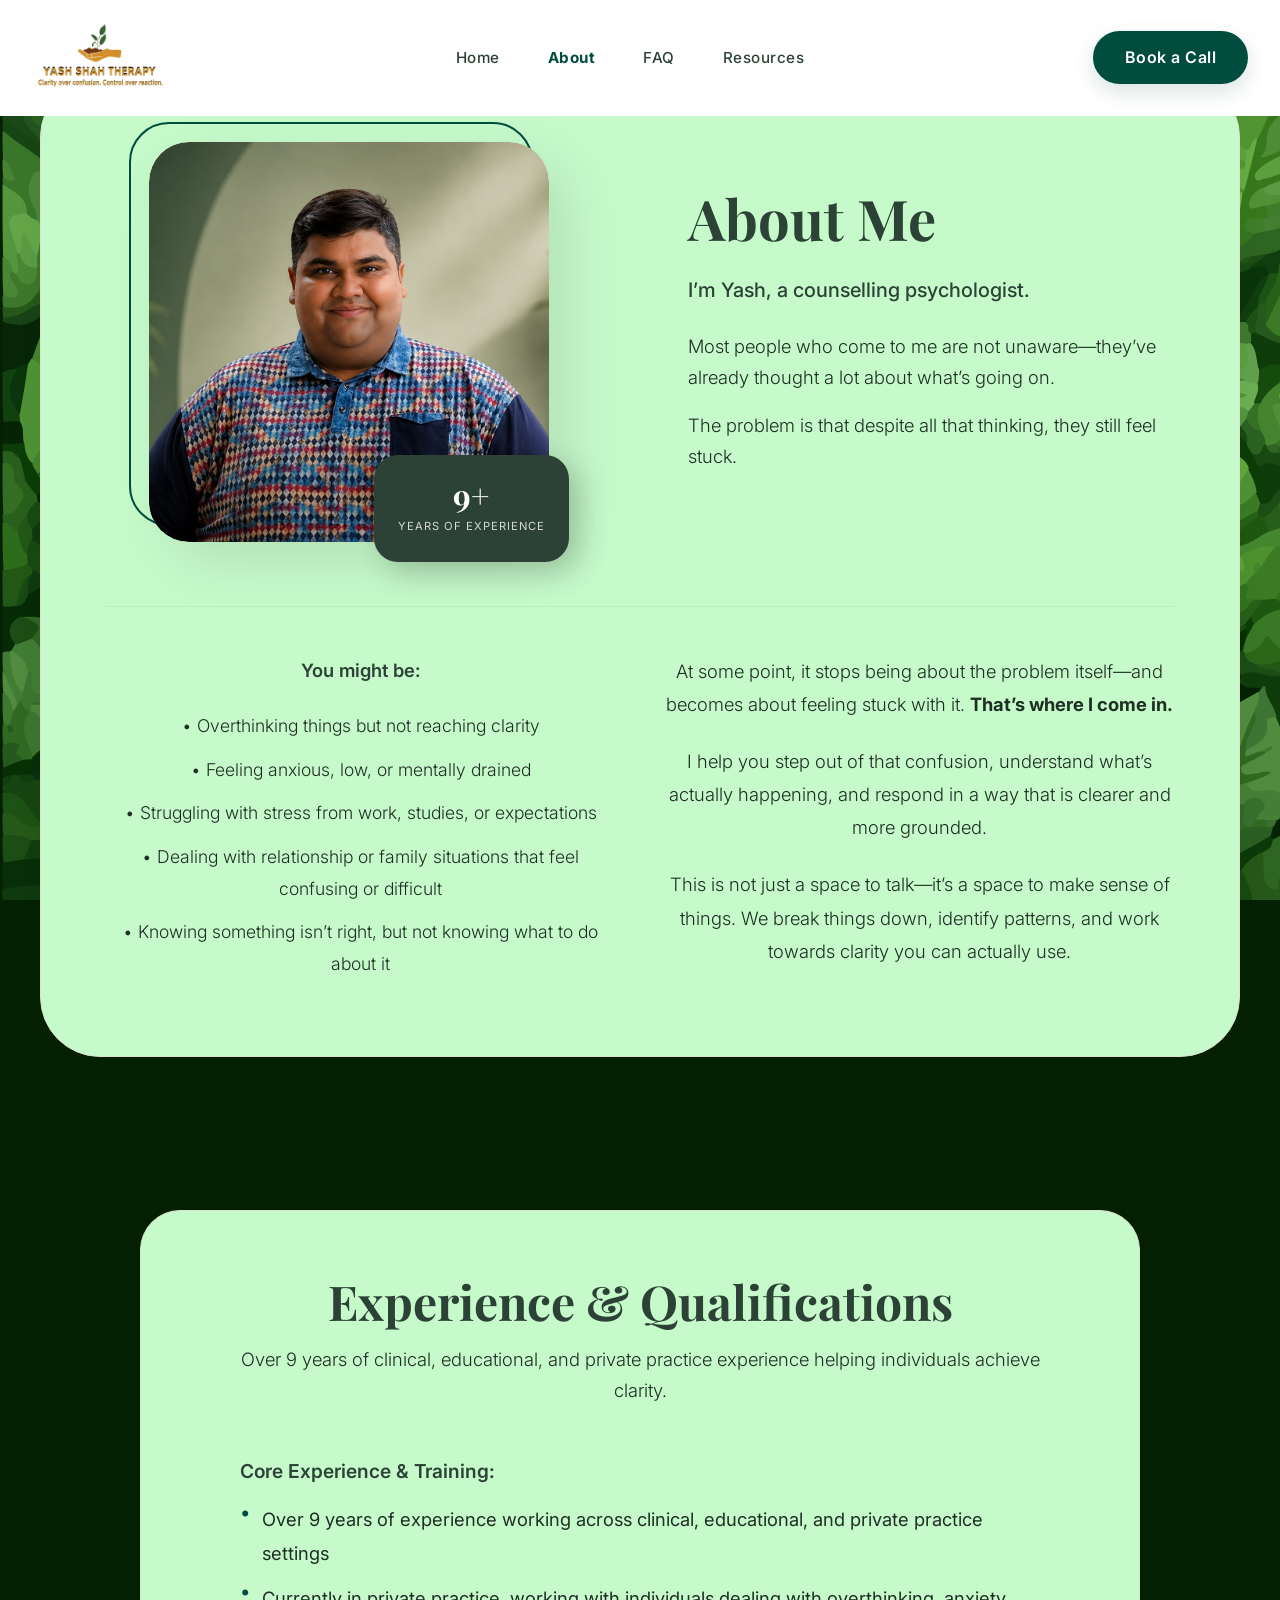
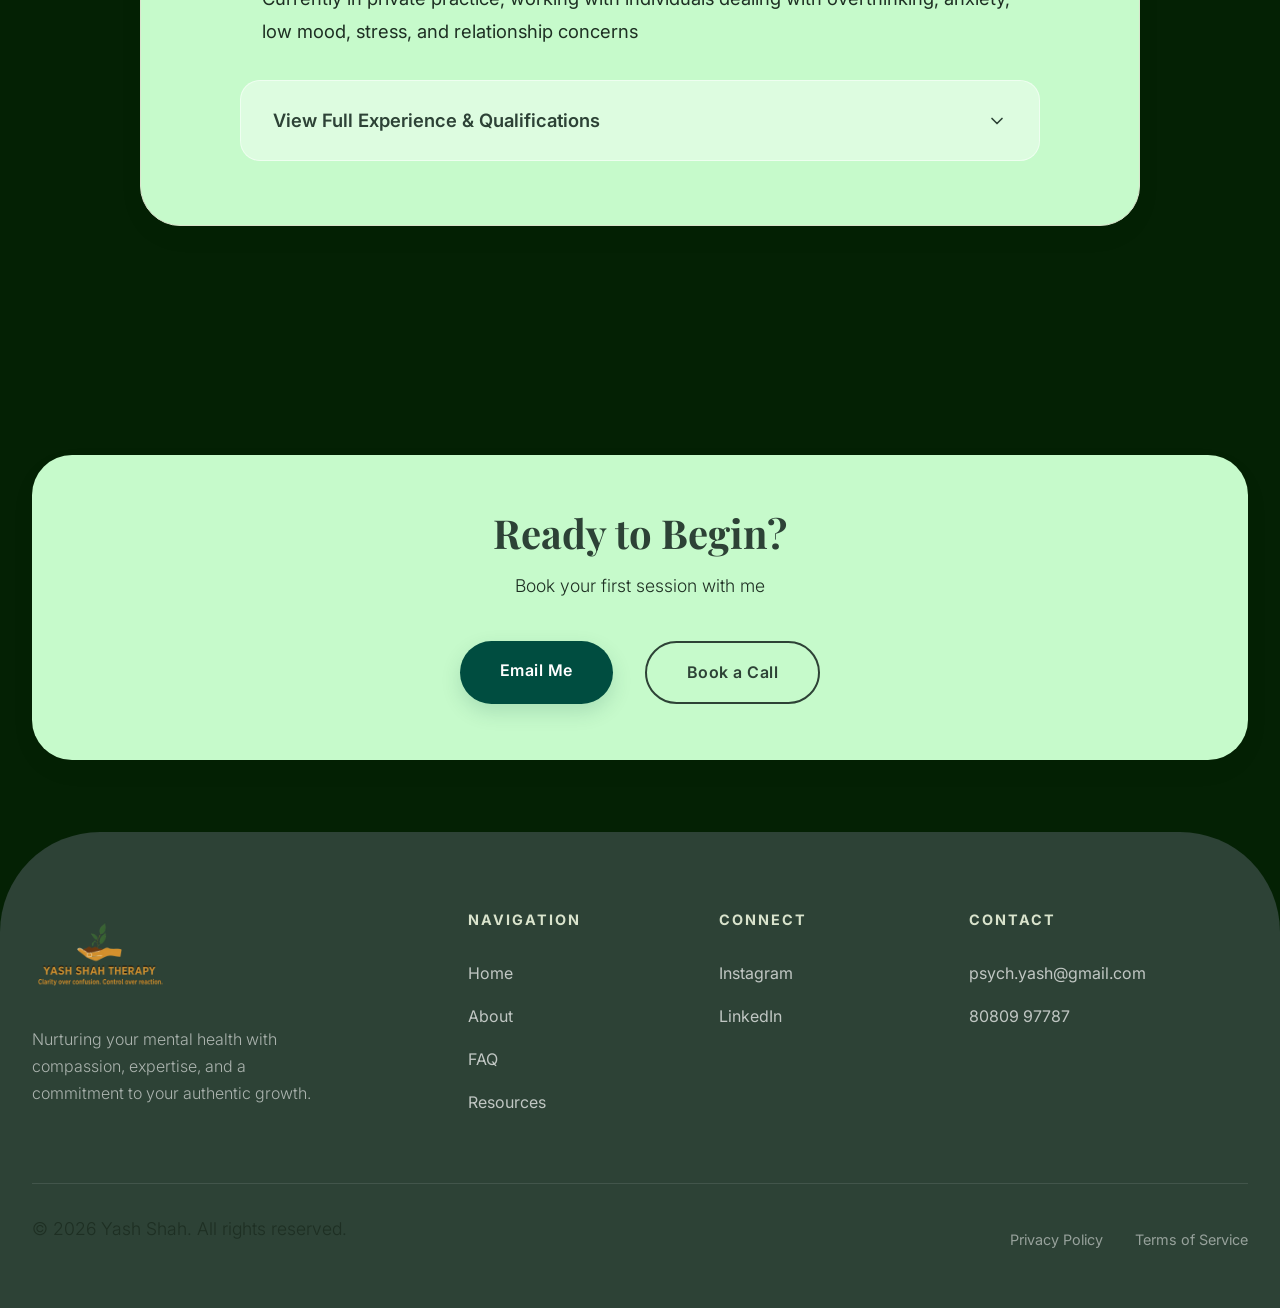
==== commit 2c1c766f: "Use new better logo png in header and footer across all pages" ====
--- a/about.html
+++ b/about.html
@@ -21,7 +21,7 @@
     <nav id="main-nav" aria-label="Main Navigation">
         <div class="container nav-content">
             <a href="index.html" class="logo" aria-label="Home" style="display: flex; align-items: center;">
-                <img src="new logo.png" alt="Yash Shah Therapy Logo" style="height: 90px; width: auto; object-fit: contain;">
+                <img src="new better logo.png" alt="Yash Shah Therapy Logo" style="height: 90px; width: auto; object-fit: contain;">
             </a>
             <div class="nav-links">
                 <a href="index.html">Home</a>
@@ -178,7 +178,7 @@
             <div class="footer-grid">
                 <div class="footer-column">
                     <div class="footer-logo" style="display: inline-block; margin-bottom: 1.5rem;">
-                        <img src="new logo.png" alt="Yash Shah Therapy Logo" style="height: 90px; width: auto; object-fit: contain; vertical-align: middle;">
+                        <img src="new better logo.png" alt="Yash Shah Therapy Logo" style="height: 90px; width: auto; object-fit: contain; vertical-align: middle;">
                     </div>
                     <p style="color: rgba(255,255,255,0.6); max-width: 300px; font-size: 1rem;">Nurturing your mental health with compassion, expertise, and a commitment to your authentic growth.</p>
                 </div>
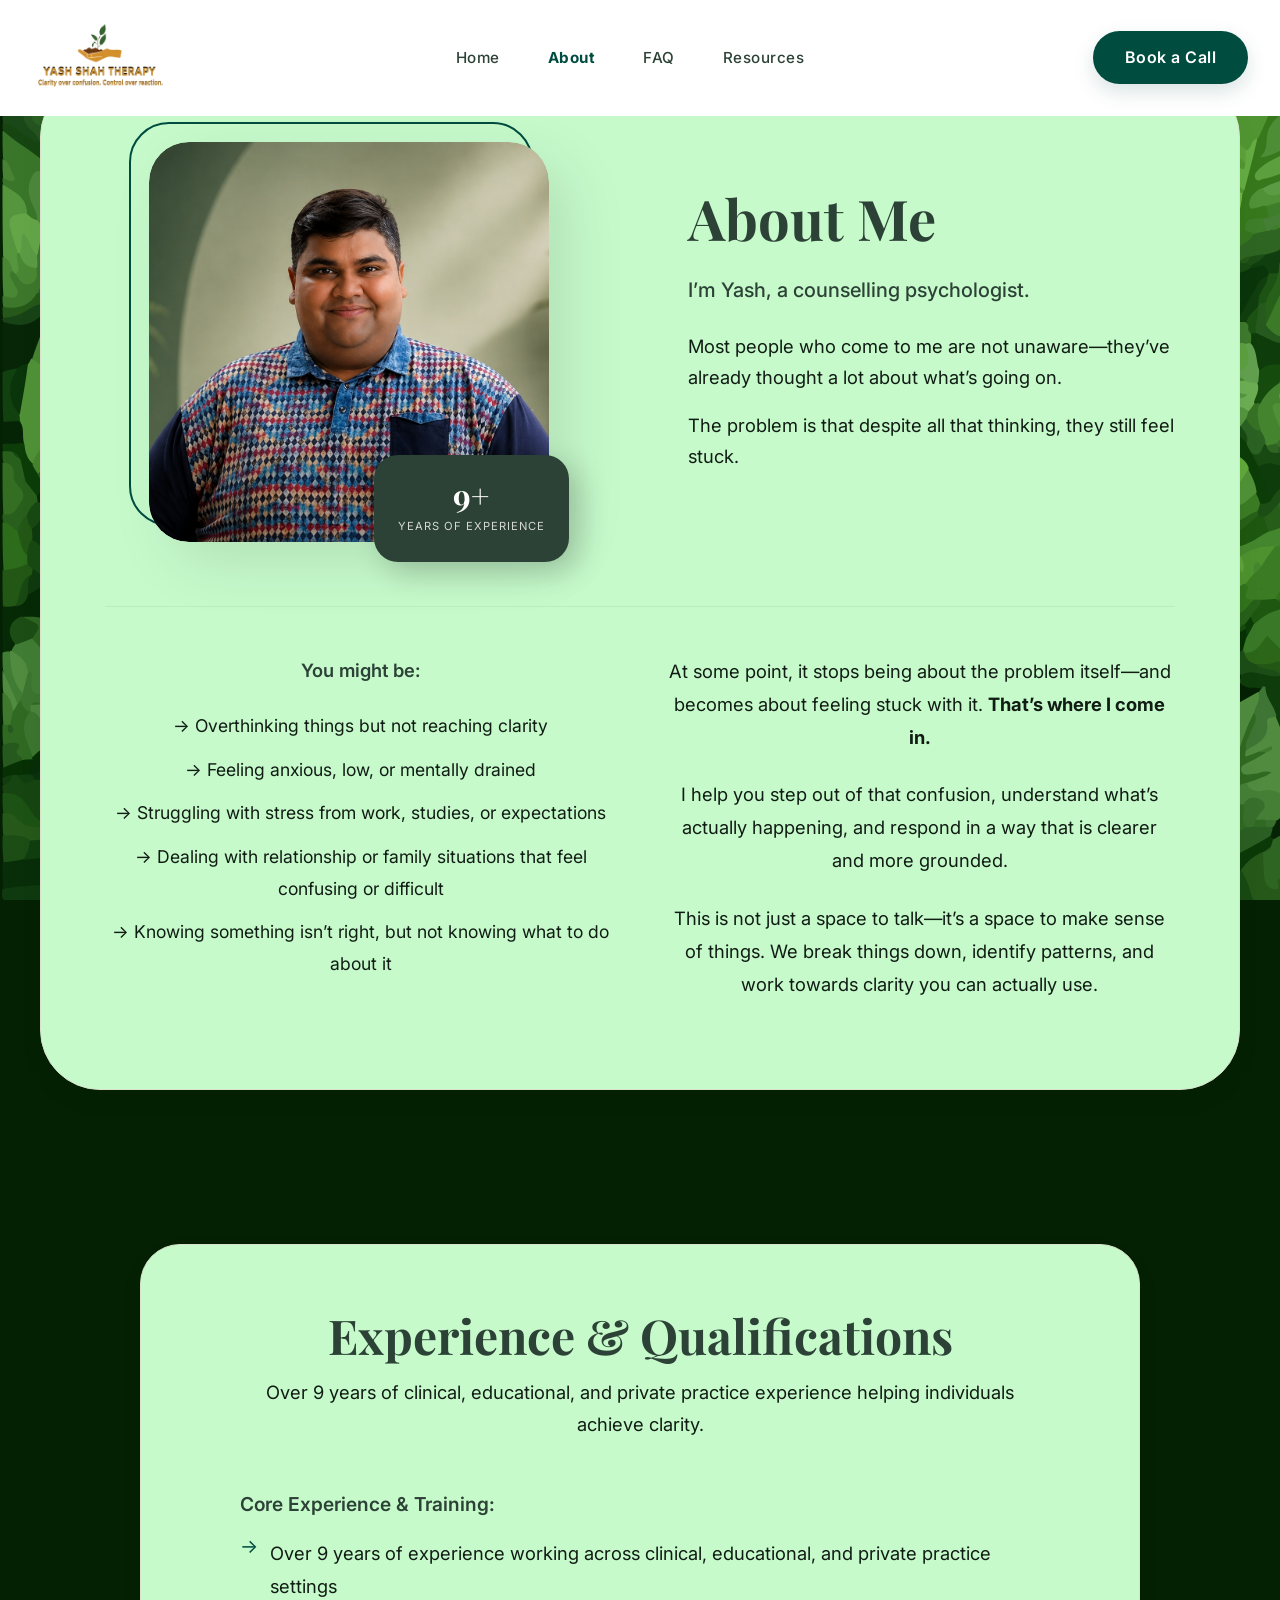
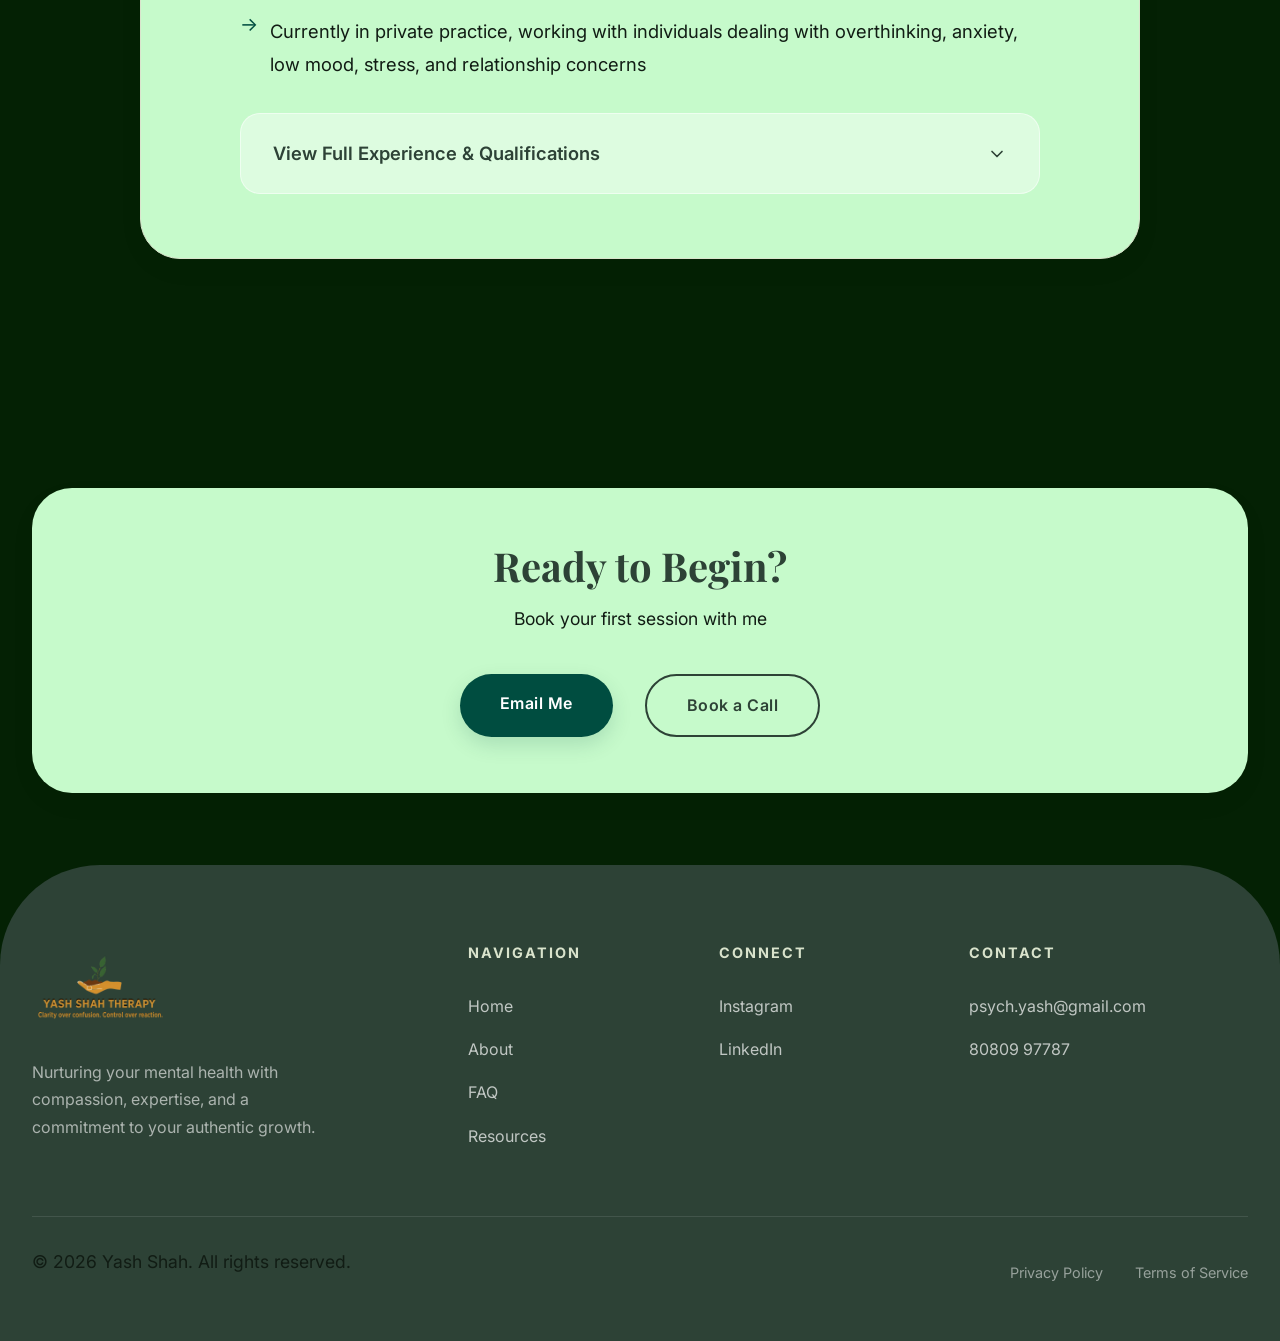
==== commit f71fe28d: "Replace all bullets and checkmarks with arrows" ====
--- a/about.html
+++ b/about.html
@@ -62,11 +62,11 @@
                     <div>
                         <p style="font-size: 1.15rem; font-weight: 600; color: var(--primary); margin-bottom: 1.5rem; text-align: inherit;">You might be:</p>
                         <div style="font-size: 1.1rem; line-height: 1.8; color: var(--text-muted); display: flex; flex-direction: column; gap: 0.75rem;">
-                            <p style="margin: 0; max-width: 100%; text-align: inherit;">• Overthinking things but not reaching clarity</p>
-                            <p style="margin: 0; max-width: 100%; text-align: inherit;">• Feeling anxious, low, or mentally drained</p>
-                            <p style="margin: 0; max-width: 100%; text-align: inherit;">• Struggling with stress from work, studies, or expectations</p>
-                            <p style="margin: 0; max-width: 100%; text-align: inherit;">• Dealing with relationship or family situations that feel confusing or difficult</p>
-                            <p style="margin: 0; max-width: 100%; text-align: inherit;">• Knowing something isn’t right, but not knowing what to do about it</p>
+                            <p style="margin: 0; max-width: 100%; text-align: inherit;">→ Overthinking things but not reaching clarity</p>
+                            <p style="margin: 0; max-width: 100%; text-align: inherit;">→ Feeling anxious, low, or mentally drained</p>
+                            <p style="margin: 0; max-width: 100%; text-align: inherit;">→ Struggling with stress from work, studies, or expectations</p>
+                            <p style="margin: 0; max-width: 100%; text-align: inherit;">→ Dealing with relationship or family situations that feel confusing or difficult</p>
+                            <p style="margin: 0; max-width: 100%; text-align: inherit;">→ Knowing something isn’t right, but not knowing what to do about it</p>
                         </div>
                     </div>
                     <div>
@@ -90,8 +90,8 @@
                 <div style="max-width: 800px; margin: 0 auto;">
                     <p style="font-size: 1.2rem; font-weight: 600; color: var(--primary); margin-bottom: 1rem;">Core Experience & Training:</p>
                     <ul style="list-style: none; padding-left: 0; margin-bottom: 2rem; font-size: 1.15rem; line-height: 1.8; color: var(--text-muted);">
-                        <li style="margin-bottom: 0.75rem; display: flex; gap: 0.75rem; align-items: flex-start;"><span style="color: var(--tertiary); font-size: 1.2rem; line-height: 1;">•</span> Over 9 years of experience working across clinical, educational, and private practice settings</li>
-                        <li style="margin-bottom: 0.75rem; display: flex; gap: 0.75rem; align-items: flex-start;"><span style="color: var(--tertiary); font-size: 1.2rem; line-height: 1;">•</span> Currently in private practice, working with individuals dealing with overthinking, anxiety, low mood, stress, and relationship concerns</li>
+                        <li style="margin-bottom: 0.75rem; display: flex; gap: 0.75rem; align-items: flex-start;"><span style="color: var(--tertiary); font-size: 1.2rem; line-height: 1;">→</span> Over 9 years of experience working across clinical, educational, and private practice settings</li>
+                        <li style="margin-bottom: 0.75rem; display: flex; gap: 0.75rem; align-items: flex-start;"><span style="color: var(--tertiary); font-size: 1.2rem; line-height: 1;">→</span> Currently in private practice, working with individuals dealing with overthinking, anxiety, low mood, stress, and relationship concerns</li>
                     </ul>
 
                     <details style="background: rgba(255, 255, 255, 0.4); border: 1px solid rgba(255, 255, 255, 0.5); padding: 1.5rem 2rem; border-radius: 20px; cursor: pointer; transition: all 0.3s ease;">
@@ -103,9 +103,9 @@
                             <!-- Qualifications & Core Training -->
                             <h4 style="font-size: 1.15rem; color: var(--primary); margin-bottom: 0.75rem; margin-top: 0.5rem;">Academic Background & Core Training</h4>
                             <ul style="list-style: none; padding-left: 0; margin-bottom: 2rem;">
-                                <li style="margin-bottom: 0.75rem; display: flex; gap: 0.75rem; align-items: flex-start;"><span style="color: var(--tertiary); font-size: 1.2rem; line-height: 1;">•</span> M.A. in Applied Psychology (Counselling), Tata Institute of Social Sciences (TISS), Mumbai</li>
-                                <li style="margin-bottom: 0.75rem; display: flex; gap: 0.75rem; align-items: flex-start;"><span style="color: var(--tertiary); font-size: 1.2rem; line-height: 1;">•</span> Trained in Cognitive Behavioral Therapy (CBT) and Rational Emotive Behavior Therapy (REBT)</li>
-                                <li style="margin-bottom: 0.75rem; display: flex; gap: 0.75rem; align-items: flex-start;"><span style="color: var(--tertiary); font-size: 1.2rem; line-height: 1;">•</span> Specialized focus on stepping out of overthinking patterns and building grounded, deliberate responses</li>
+                                <li style="margin-bottom: 0.75rem; display: flex; gap: 0.75rem; align-items: flex-start;"><span style="color: var(--tertiary); font-size: 1.2rem; line-height: 1;">→</span> M.A. in Applied Psychology (Counselling), Tata Institute of Social Sciences (TISS), Mumbai</li>
+                                <li style="margin-bottom: 0.75rem; display: flex; gap: 0.75rem; align-items: flex-start;"><span style="color: var(--tertiary); font-size: 1.2rem; line-height: 1;">→</span> Trained in Cognitive Behavioral Therapy (CBT) and Rational Emotive Behavior Therapy (REBT)</li>
+                                <li style="margin-bottom: 0.75rem; display: flex; gap: 0.75rem; align-items: flex-start;"><span style="color: var(--tertiary); font-size: 1.2rem; line-height: 1;">→</span> Specialized focus on stepping out of overthinking patterns and building grounded, deliberate responses</li>
                             </ul>
 
                             <!-- Detailed Experience -->
@@ -130,23 +130,23 @@
                             <h4 style="font-size: 1.15rem; color: var(--primary); margin-bottom: 1rem;">Clinical & Field Experience</h4>
                             <ul style="list-style: none; padding-left: 0; margin-bottom: 1rem;">
                                 <li style="margin-bottom: 1rem; display: flex; gap: 0.75rem; align-items: flex-start;">
-                                    <span style="color: var(--tertiary); font-size: 1.2rem; line-height: 1;">•</span>
+                                    <span style="color: var(--tertiary); font-size: 1.2rem; line-height: 1;">→</span>
                                     <span><strong>Lokmanya Tilak Municipal General Hospital (Sion Hospital), Mumbai</strong> – Psychiatric casework, clinical observation, and exposure to multidisciplinary treatment approaches.</span>
                                 </li>
                                 <li style="margin-bottom: 1rem; display: flex; gap: 0.75rem; align-items: flex-start;">
-                                    <span style="color: var(--tertiary); font-size: 1.2rem; line-height: 1;">•</span>
+                                    <span style="color: var(--tertiary); font-size: 1.2rem; line-height: 1;">→</span>
                                     <span><strong>True Care De-addiction Centre, Thane</strong> – Counselling support for substance use and dependency, including psychoeducation and relapse understanding.</span>
                                 </li>
                                 <li style="margin-bottom: 1rem; display: flex; gap: 0.75rem; align-items: flex-start;">
-                                    <span style="color: var(--tertiary); font-size: 1.2rem; line-height: 1;">•</span>
+                                    <span style="color: var(--tertiary); font-size: 1.2rem; line-height: 1;">→</span>
                                     <span><strong>Manav Seva Sang, Mumbai</strong> – Supportive work with elderly individuals dealing with emotional, cognitive, and adjustment-related concerns.</span>
                                 </li>
                                 <li style="margin-bottom: 1rem; display: flex; gap: 0.75rem; align-items: flex-start;">
-                                    <span style="color: var(--tertiary); font-size: 1.2rem; line-height: 1;">•</span>
+                                    <span style="color: var(--tertiary); font-size: 1.2rem; line-height: 1;">→</span>
                                     <span><strong>Bandra Family Court</strong> – Observation and assistance in marriage counselling, covering conflict resolution and family dynamics.</span>
                                 </li>
                                 <li style="margin-bottom: 1rem; display: flex; gap: 0.75rem; align-items: flex-start;">
-                                    <span style="color: var(--tertiary); font-size: 1.2rem; line-height: 1;">•</span>
+                                    <span style="color: var(--tertiary); font-size: 1.2rem; line-height: 1;">→</span>
                                     <span><strong>Mahindra & Mahindra Tractor Division, Mumbai</strong> – Applied psychology research within a corporate setting, focused on behavioural patterns and employee dynamics.</span>
                                 </li>
                             </ul>
--- a/style.css
+++ b/style.css
@@ -6,7 +6,7 @@
     --white: #ffffff;
     --card-bg: #C6FACB;
     --text-dark: #111c14;
-    --text-muted: #1e2f23;
+    --text-muted: #111c14;
     --font-serif: 'Playfair Display', serif;
     --font-sans: 'Inter', sans-serif;
     --transition: all 0.5s cubic-bezier(0.165, 0.84, 0.44, 1);
@@ -50,9 +50,9 @@
 h3 { font-size: clamp(1.4rem, 4vw, 2rem); }
 
 p {
-    font-weight: 300;
+    font-weight: 400;
     font-size: 1.1rem;
-    color: var(--text-muted);
+    color: var(--text-dark);
     margin-bottom: 1.5rem;
     overflow-wrap: break-word;
     word-wrap: break-word;
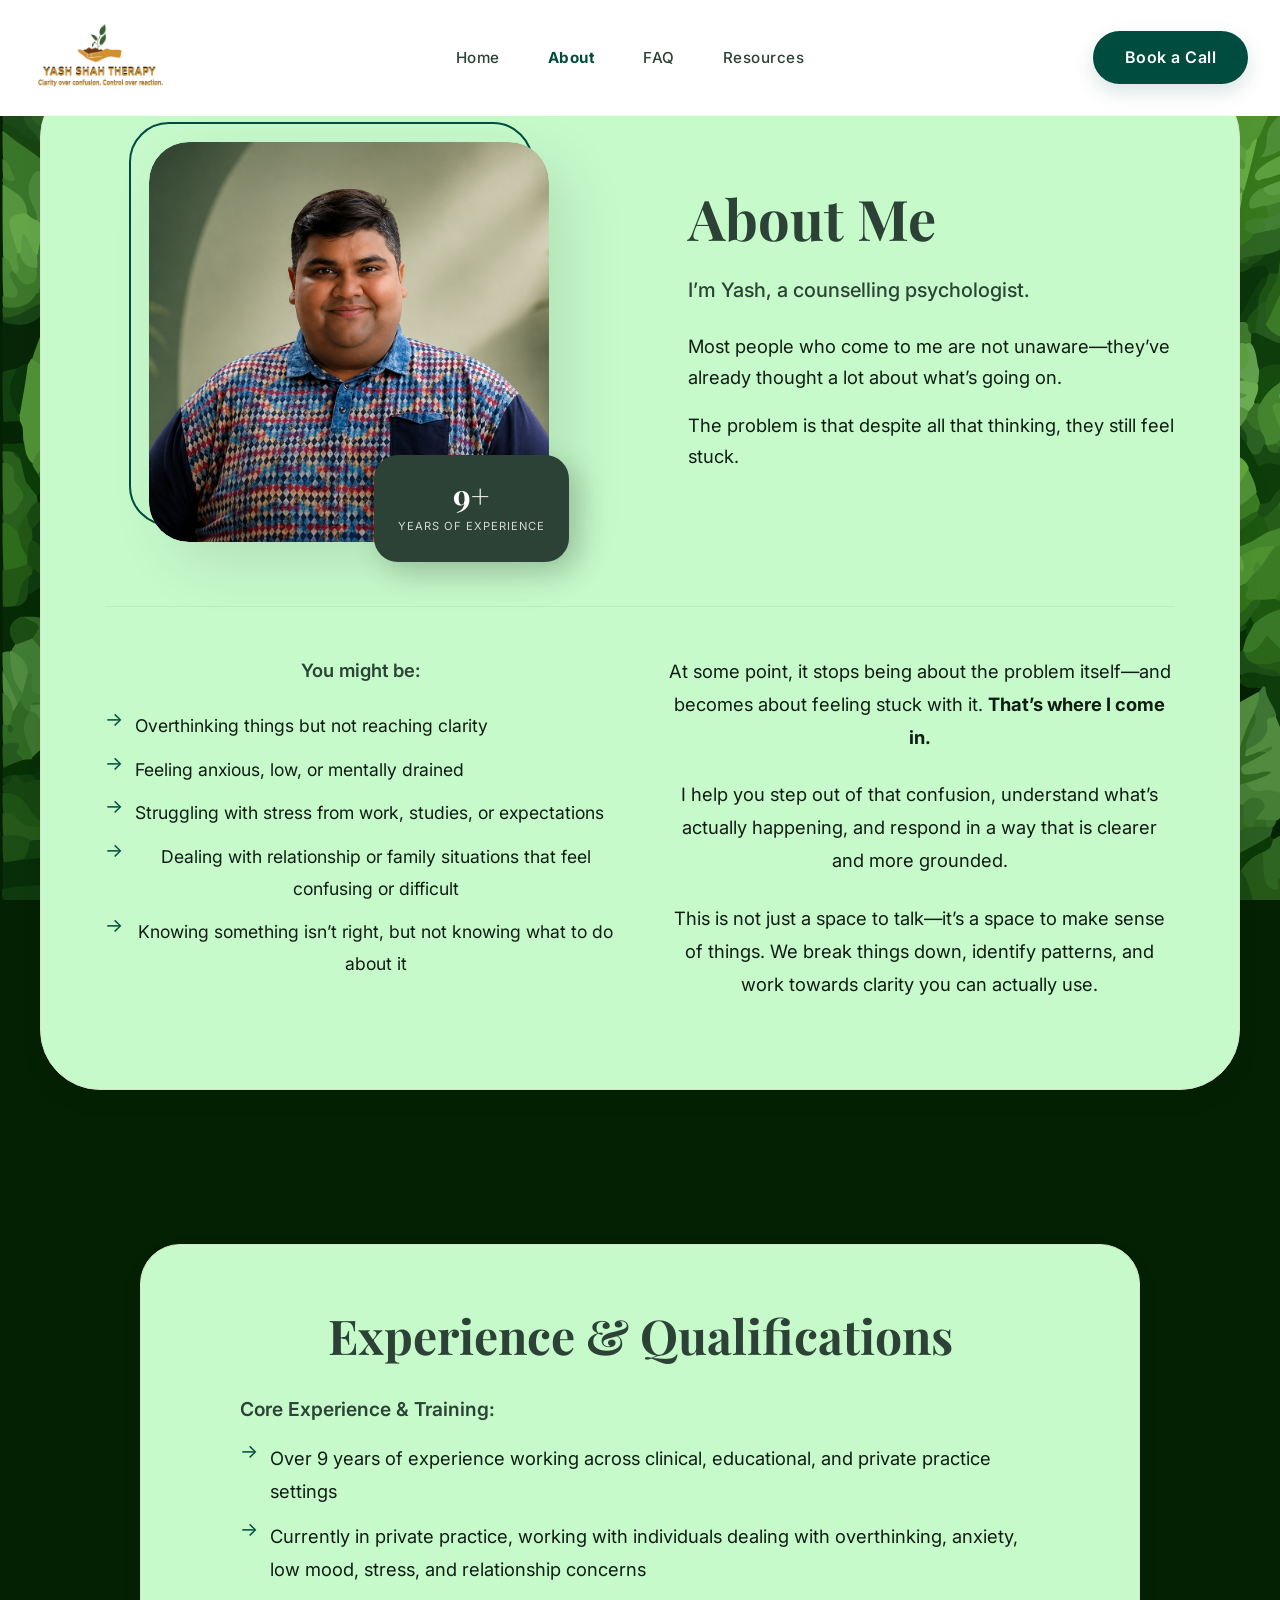
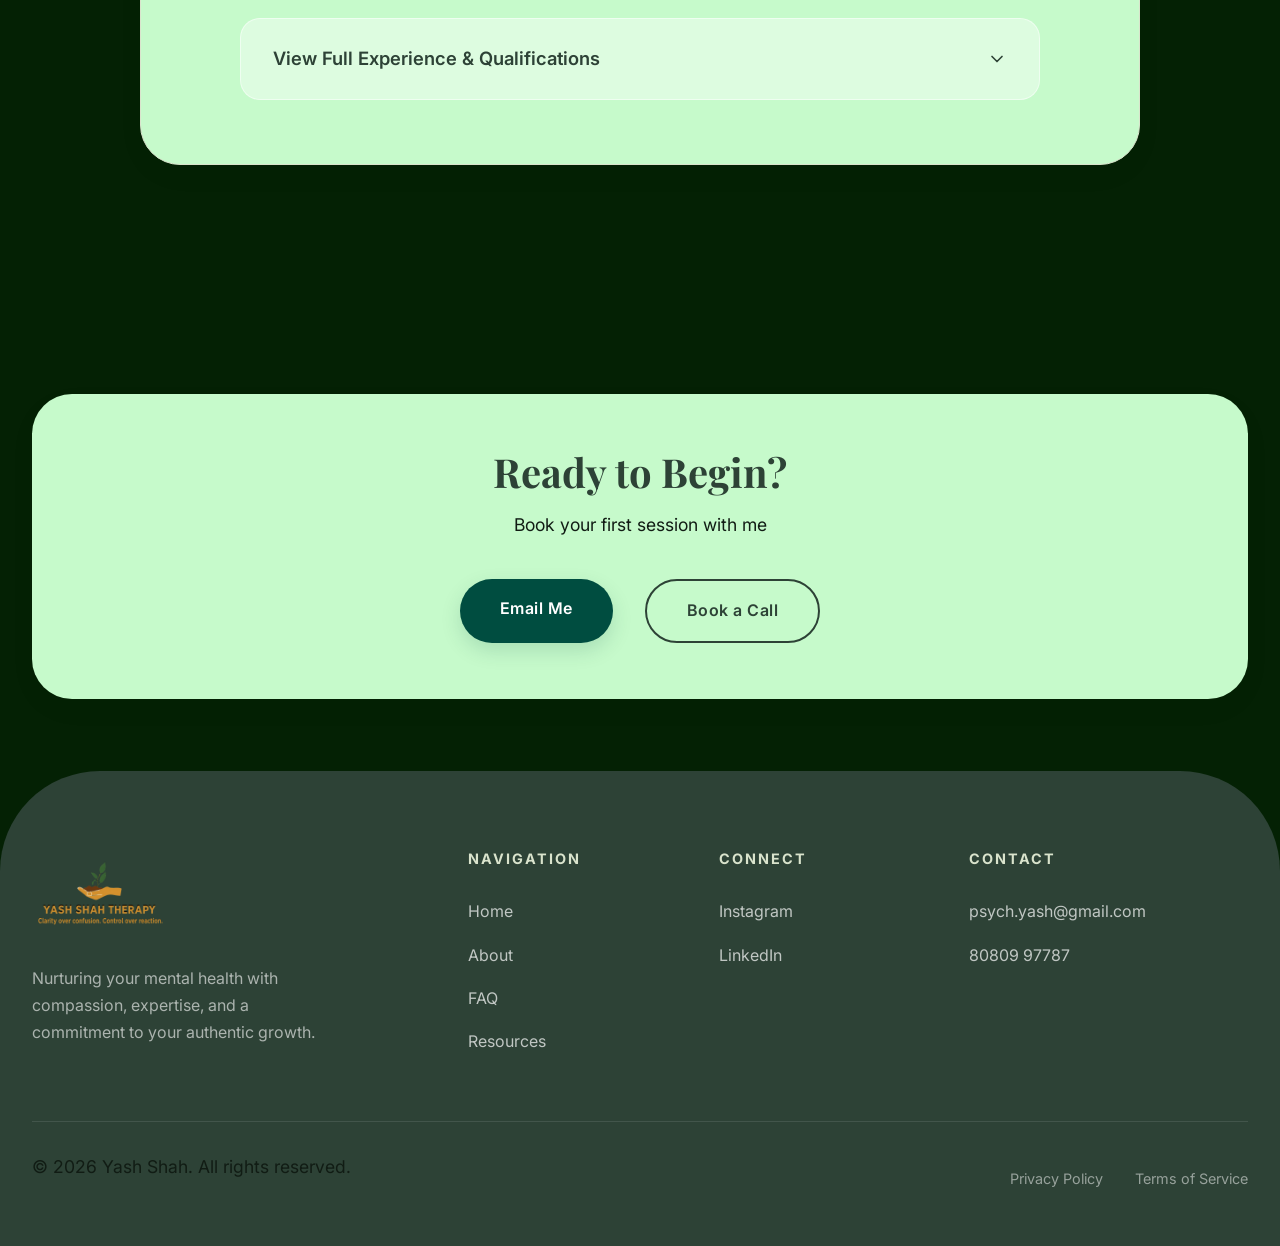
==== commit a99fadbd: "Style arrows in You might be section to match the home page arrows" ====
--- a/about.html
+++ b/about.html
@@ -62,11 +62,11 @@
                     <div>
                         <p style="font-size: 1.15rem; font-weight: 600; color: var(--primary); margin-bottom: 1.5rem; text-align: inherit;">You might be:</p>
                         <div style="font-size: 1.1rem; line-height: 1.8; color: var(--text-muted); display: flex; flex-direction: column; gap: 0.75rem;">
-                            <p style="margin: 0; max-width: 100%; text-align: inherit;">→ Overthinking things but not reaching clarity</p>
-                            <p style="margin: 0; max-width: 100%; text-align: inherit;">→ Feeling anxious, low, or mentally drained</p>
-                            <p style="margin: 0; max-width: 100%; text-align: inherit;">→ Struggling with stress from work, studies, or expectations</p>
-                            <p style="margin: 0; max-width: 100%; text-align: inherit;">→ Dealing with relationship or family situations that feel confusing or difficult</p>
-                            <p style="margin: 0; max-width: 100%; text-align: inherit;">→ Knowing something isn’t right, but not knowing what to do about it</p>
+                            <p style="margin: 0; max-width: 100%; text-align: inherit; display: flex; gap: 0.75rem; align-items: flex-start;"><span style="color: var(--tertiary); font-size: 1.2rem; line-height: 1;">→</span> <span>Overthinking things but not reaching clarity</span></p>
+                            <p style="margin: 0; max-width: 100%; text-align: inherit; display: flex; gap: 0.75rem; align-items: flex-start;"><span style="color: var(--tertiary); font-size: 1.2rem; line-height: 1;">→</span> <span>Feeling anxious, low, or mentally drained</span></p>
+                            <p style="margin: 0; max-width: 100%; text-align: inherit; display: flex; gap: 0.75rem; align-items: flex-start;"><span style="color: var(--tertiary); font-size: 1.2rem; line-height: 1;">→</span> <span>Struggling with stress from work, studies, or expectations</span></p>
+                            <p style="margin: 0; max-width: 100%; text-align: inherit; display: flex; gap: 0.75rem; align-items: flex-start;"><span style="color: var(--tertiary); font-size: 1.2rem; line-height: 1;">→</span> <span>Dealing with relationship or family situations that feel confusing or difficult</span></p>
+                            <p style="margin: 0; max-width: 100%; text-align: inherit; display: flex; gap: 0.75rem; align-items: flex-start;"><span style="color: var(--tertiary); font-size: 1.2rem; line-height: 1;">→</span> <span>Knowing something isn’t right, but not knowing what to do about it</span></p>
                         </div>
                     </div>
                     <div>
@@ -82,9 +82,8 @@
     <section class="section-padding" style="background-color: transparent; border-radius: 100px 100px 0 0;">
         <div class="container">
             <div class="card reveal" style="padding: clamp(1.5rem, 5vw, 4rem); margin-bottom: 5rem; background: var(--card-bg); text-align: left; max-width: 1000px; margin-left: auto; margin-right: auto; border-radius: clamp(30px, 4vw, 40px);">
-                <div class="section-header" style="text-align: center; max-width: 800px; margin: 0 auto 3rem;">
+                <div class="section-header" style="text-align: center; max-width: 800px; margin: 0 auto 2rem;">
                     <h2 style="font-size: clamp(2.2rem, 4vw, 3rem); margin-bottom: 1rem; color: var(--primary);">Experience & Qualifications</h2>
-                    <p style="font-size: 1.15rem; color: var(--text-muted);">Over 9 years of clinical, educational, and private practice experience helping individuals achieve clarity.</p>
                 </div>
 
                 <div style="max-width: 800px; margin: 0 auto;">
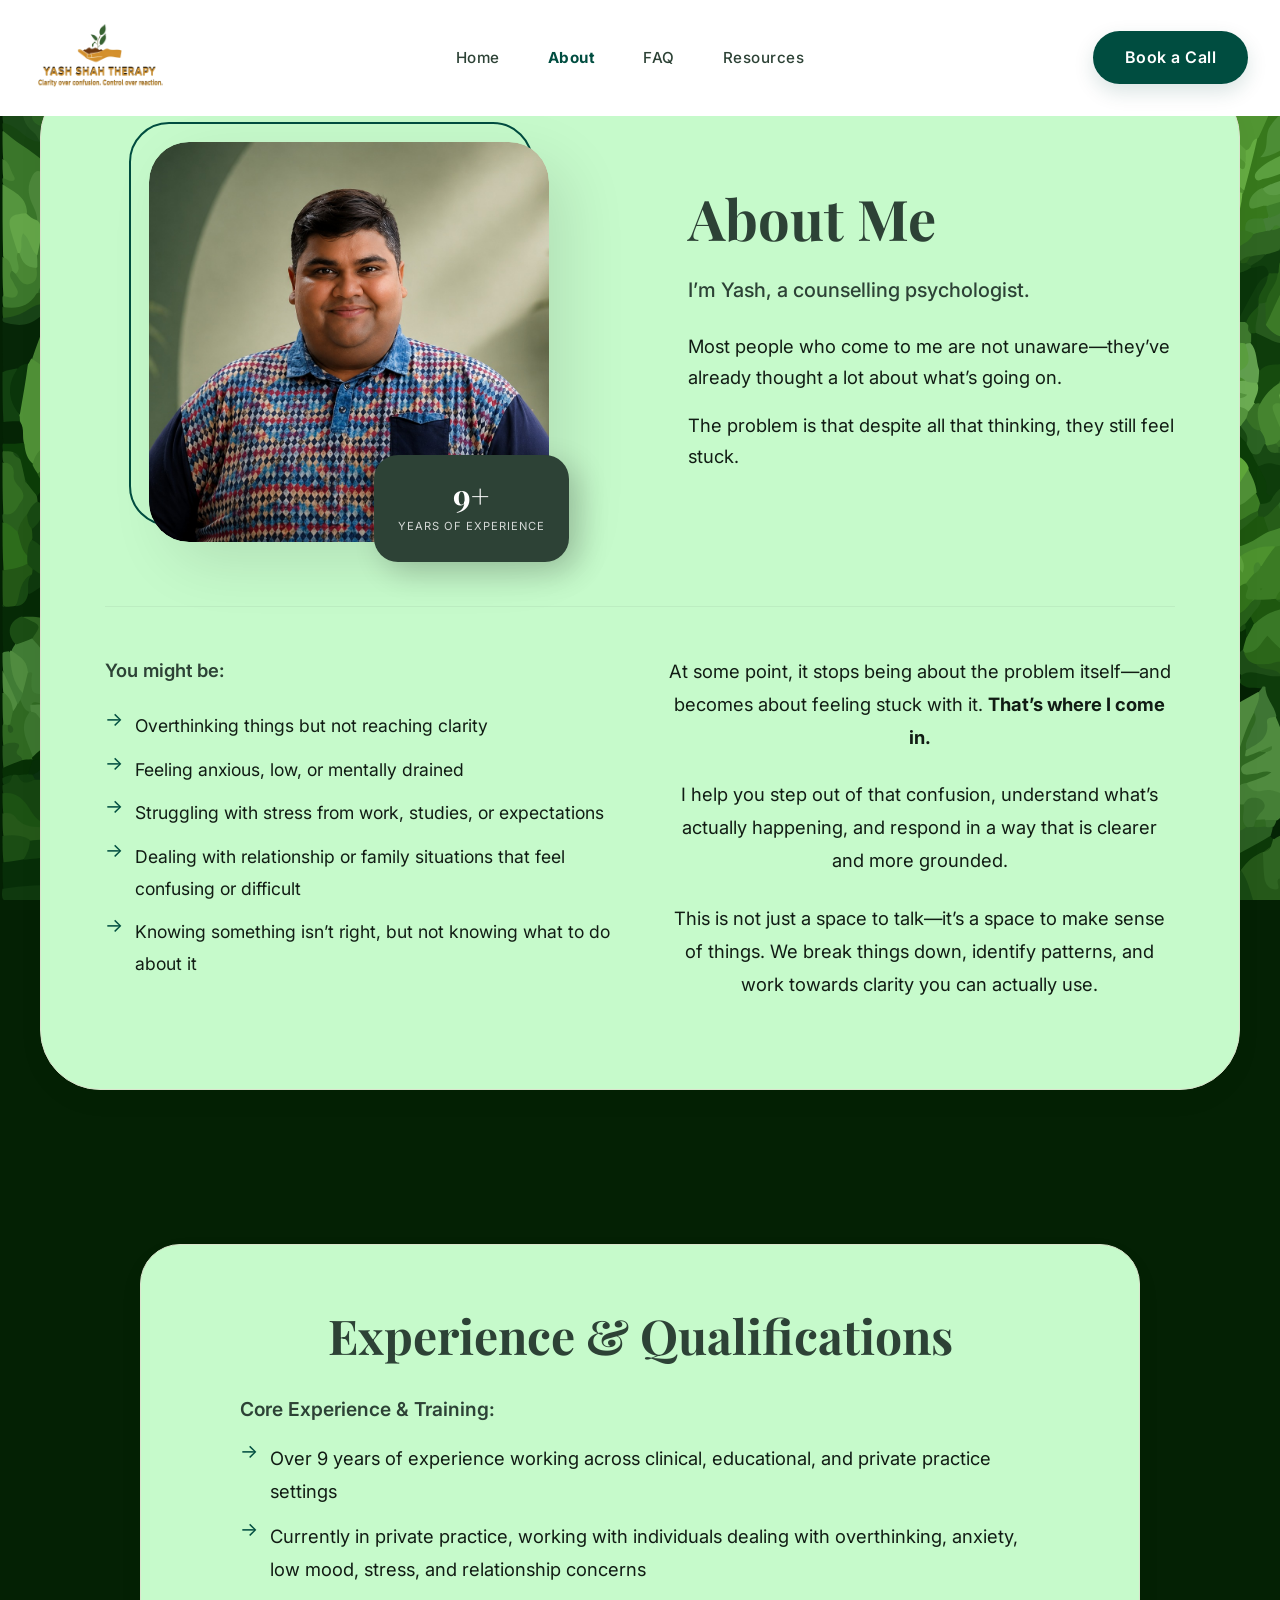
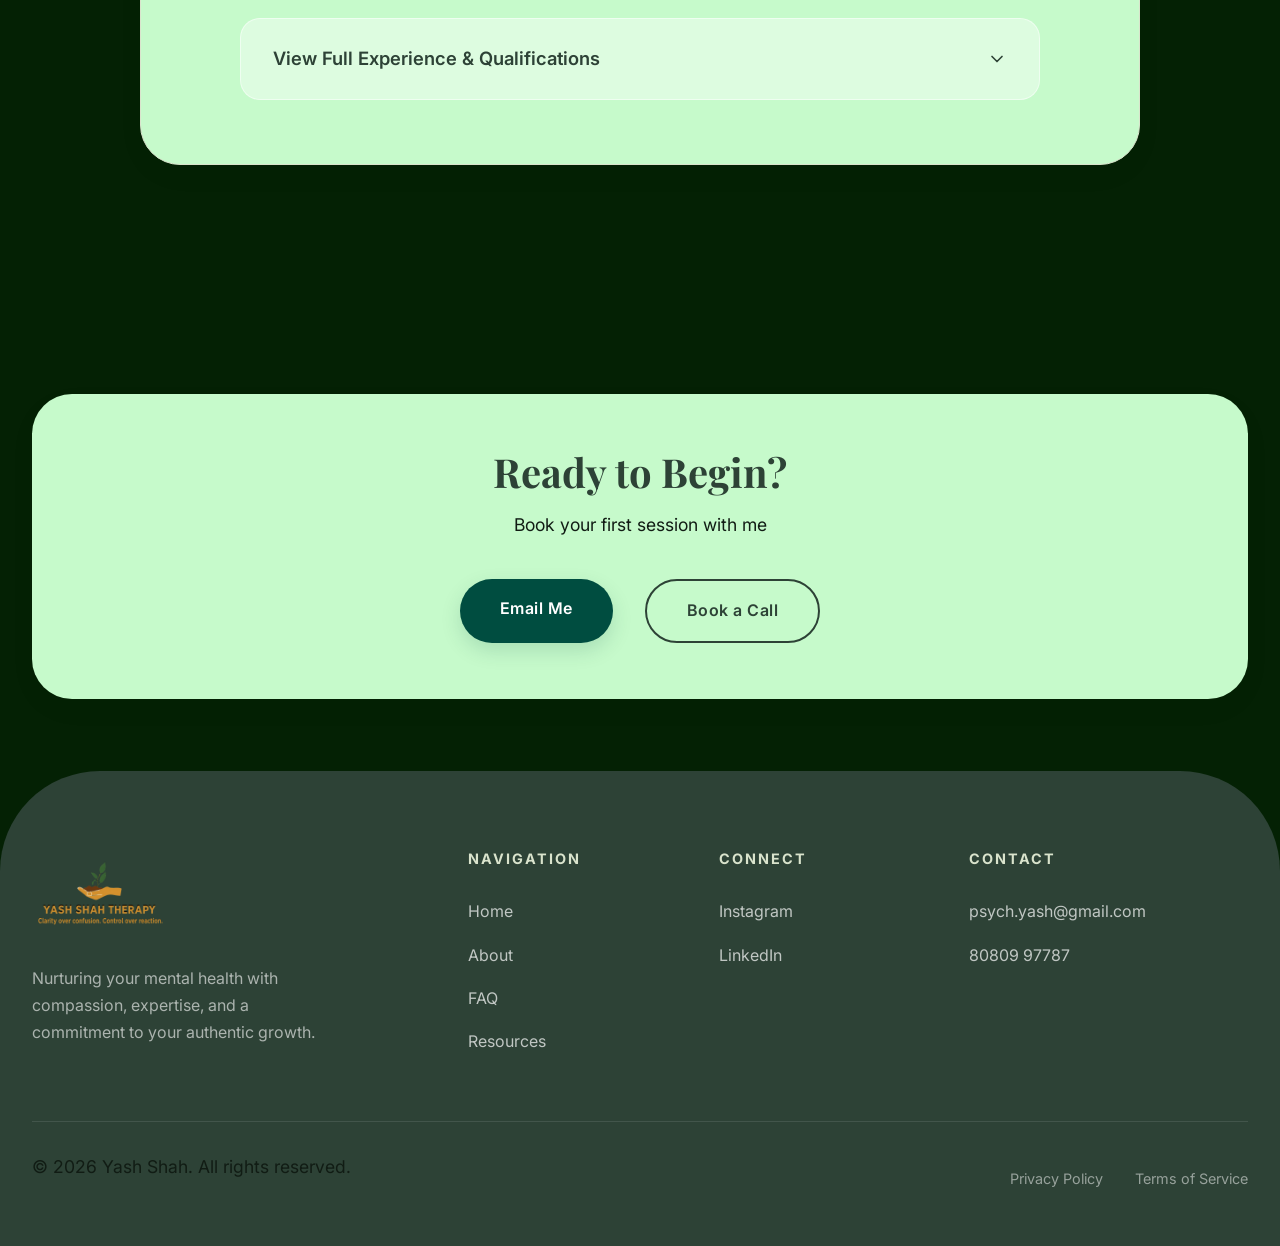
==== commit d4b1f068: "Ensure left alignment in You might be section" ====
--- a/about.html
+++ b/about.html
@@ -60,13 +60,13 @@
                 <!-- Two columns below the image and intro text -->
                 <div class="about-intro-grid reveal" style="display: grid; grid-template-columns: repeat(auto-fit, minmax(min(100%, 260px), 1fr)); gap: 3rem; margin-top: 4rem; border-top: 1px solid rgba(0,0,0,0.05); padding-top: 3rem;">
                     <div>
-                        <p style="font-size: 1.15rem; font-weight: 600; color: var(--primary); margin-bottom: 1.5rem; text-align: inherit;">You might be:</p>
-                        <div style="font-size: 1.1rem; line-height: 1.8; color: var(--text-muted); display: flex; flex-direction: column; gap: 0.75rem;">
-                            <p style="margin: 0; max-width: 100%; text-align: inherit; display: flex; gap: 0.75rem; align-items: flex-start;"><span style="color: var(--tertiary); font-size: 1.2rem; line-height: 1;">→</span> <span>Overthinking things but not reaching clarity</span></p>
-                            <p style="margin: 0; max-width: 100%; text-align: inherit; display: flex; gap: 0.75rem; align-items: flex-start;"><span style="color: var(--tertiary); font-size: 1.2rem; line-height: 1;">→</span> <span>Feeling anxious, low, or mentally drained</span></p>
-                            <p style="margin: 0; max-width: 100%; text-align: inherit; display: flex; gap: 0.75rem; align-items: flex-start;"><span style="color: var(--tertiary); font-size: 1.2rem; line-height: 1;">→</span> <span>Struggling with stress from work, studies, or expectations</span></p>
-                            <p style="margin: 0; max-width: 100%; text-align: inherit; display: flex; gap: 0.75rem; align-items: flex-start;"><span style="color: var(--tertiary); font-size: 1.2rem; line-height: 1;">→</span> <span>Dealing with relationship or family situations that feel confusing or difficult</span></p>
-                            <p style="margin: 0; max-width: 100%; text-align: inherit; display: flex; gap: 0.75rem; align-items: flex-start;"><span style="color: var(--tertiary); font-size: 1.2rem; line-height: 1;">→</span> <span>Knowing something isn’t right, but not knowing what to do about it</span></p>
+                        <p style="font-size: 1.15rem; font-weight: 600; color: var(--primary); margin-bottom: 1.5rem; text-align: left;">You might be:</p>
+                        <div style="font-size: 1.1rem; line-height: 1.8; color: var(--text-muted); display: flex; flex-direction: column; gap: 0.75rem; text-align: left;">
+                            <p style="margin: 0; max-width: 100%; text-align: left; display: flex; gap: 0.75rem; align-items: flex-start;"><span style="color: var(--tertiary); font-size: 1.2rem; line-height: 1;">→</span> <span style="text-align: left;">Overthinking things but not reaching clarity</span></p>
+                            <p style="margin: 0; max-width: 100%; text-align: left; display: flex; gap: 0.75rem; align-items: flex-start;"><span style="color: var(--tertiary); font-size: 1.2rem; line-height: 1;">→</span> <span style="text-align: left;">Feeling anxious, low, or mentally drained</span></p>
+                            <p style="margin: 0; max-width: 100%; text-align: left; display: flex; gap: 0.75rem; align-items: flex-start;"><span style="color: var(--tertiary); font-size: 1.2rem; line-height: 1;">→</span> <span style="text-align: left;">Struggling with stress from work, studies, or expectations</span></p>
+                            <p style="margin: 0; max-width: 100%; text-align: left; display: flex; gap: 0.75rem; align-items: flex-start;"><span style="color: var(--tertiary); font-size: 1.2rem; line-height: 1;">→</span> <span style="text-align: left;">Dealing with relationship or family situations that feel confusing or difficult</span></p>
+                            <p style="margin: 0; max-width: 100%; text-align: left; display: flex; gap: 0.75rem; align-items: flex-start;"><span style="color: var(--tertiary); font-size: 1.2rem; line-height: 1;">→</span> <span style="text-align: left;">Knowing something isn’t right, but not knowing what to do about it</span></p>
                         </div>
                     </div>
                     <div>
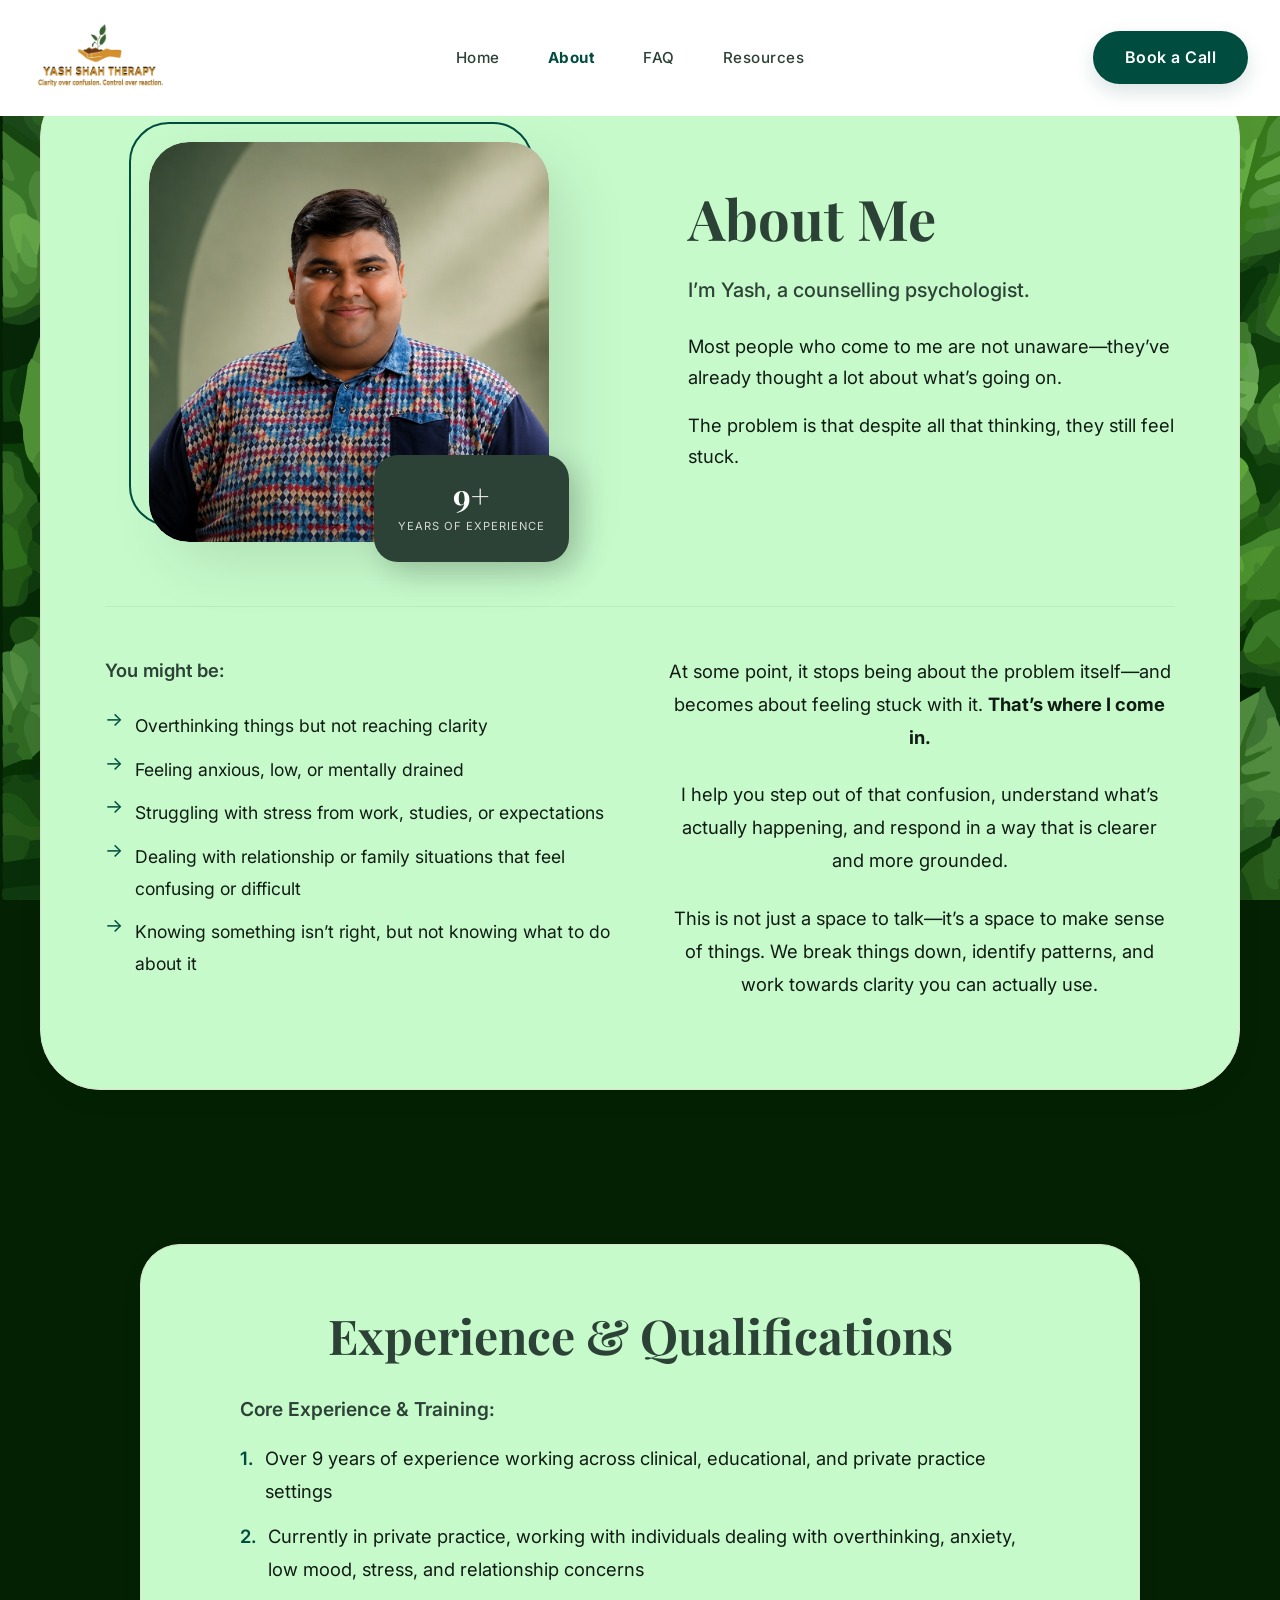
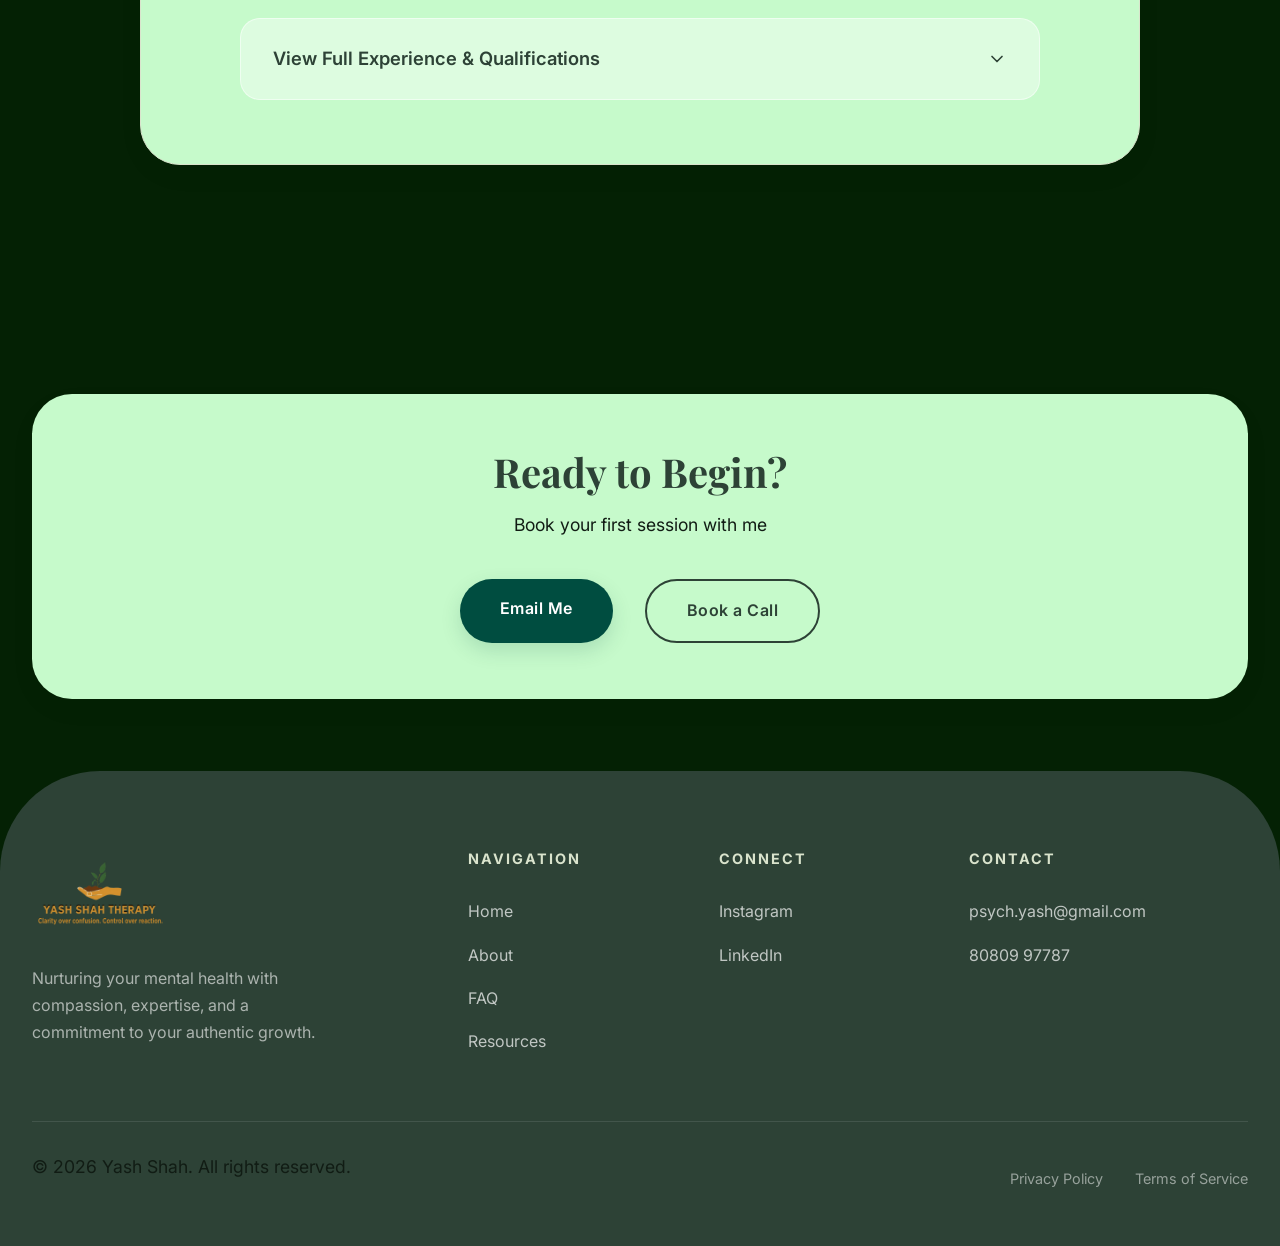
==== commit 07db3331: "Use numbers instead of arrows in the Core Experience & Training list" ====
--- a/about.html
+++ b/about.html
@@ -89,8 +89,8 @@
                 <div style="max-width: 800px; margin: 0 auto;">
                     <p style="font-size: 1.2rem; font-weight: 600; color: var(--primary); margin-bottom: 1rem;">Core Experience & Training:</p>
                     <ul style="list-style: none; padding-left: 0; margin-bottom: 2rem; font-size: 1.15rem; line-height: 1.8; color: var(--text-muted);">
-                        <li style="margin-bottom: 0.75rem; display: flex; gap: 0.75rem; align-items: flex-start;"><span style="color: var(--tertiary); font-size: 1.2rem; line-height: 1;">→</span> Over 9 years of experience working across clinical, educational, and private practice settings</li>
-                        <li style="margin-bottom: 0.75rem; display: flex; gap: 0.75rem; align-items: flex-start;"><span style="color: var(--tertiary); font-size: 1.2rem; line-height: 1;">→</span> Currently in private practice, working with individuals dealing with overthinking, anxiety, low mood, stress, and relationship concerns</li>
+                        <li style="margin-bottom: 0.75rem; display: flex; gap: 0.75rem; align-items: flex-start;"><span style="color: var(--tertiary); font-size: 1.15rem; line-height: 1.8; font-weight: 600;">1.</span> <span>Over 9 years of experience working across clinical, educational, and private practice settings</span></li>
+                        <li style="margin-bottom: 0.75rem; display: flex; gap: 0.75rem; align-items: flex-start;"><span style="color: var(--tertiary); font-size: 1.15rem; line-height: 1.8; font-weight: 600;">2.</span> <span>Currently in private practice, working with individuals dealing with overthinking, anxiety, low mood, stress, and relationship concerns</span></li>
                     </ul>
 
                     <details style="background: rgba(255, 255, 255, 0.4); border: 1px solid rgba(255, 255, 255, 0.5); padding: 1.5rem 2rem; border-radius: 20px; cursor: pointer; transition: all 0.3s ease;">
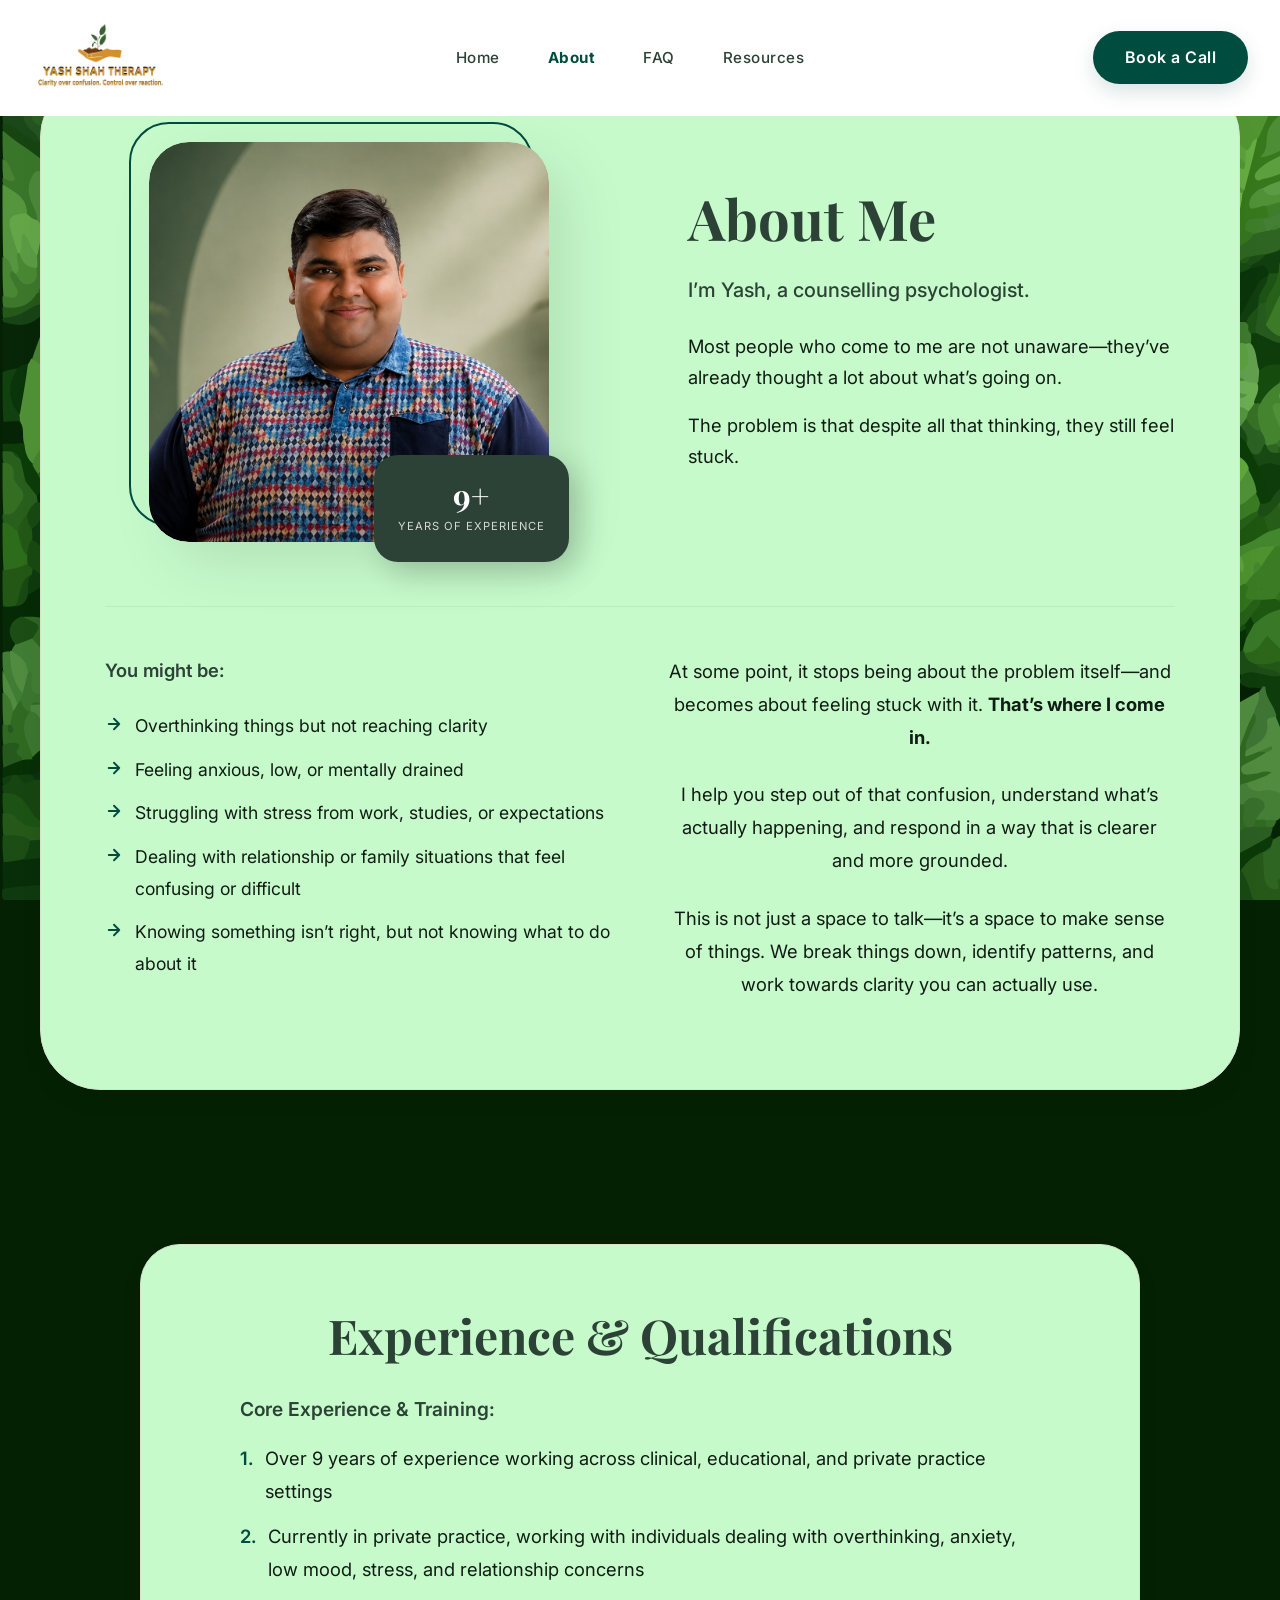
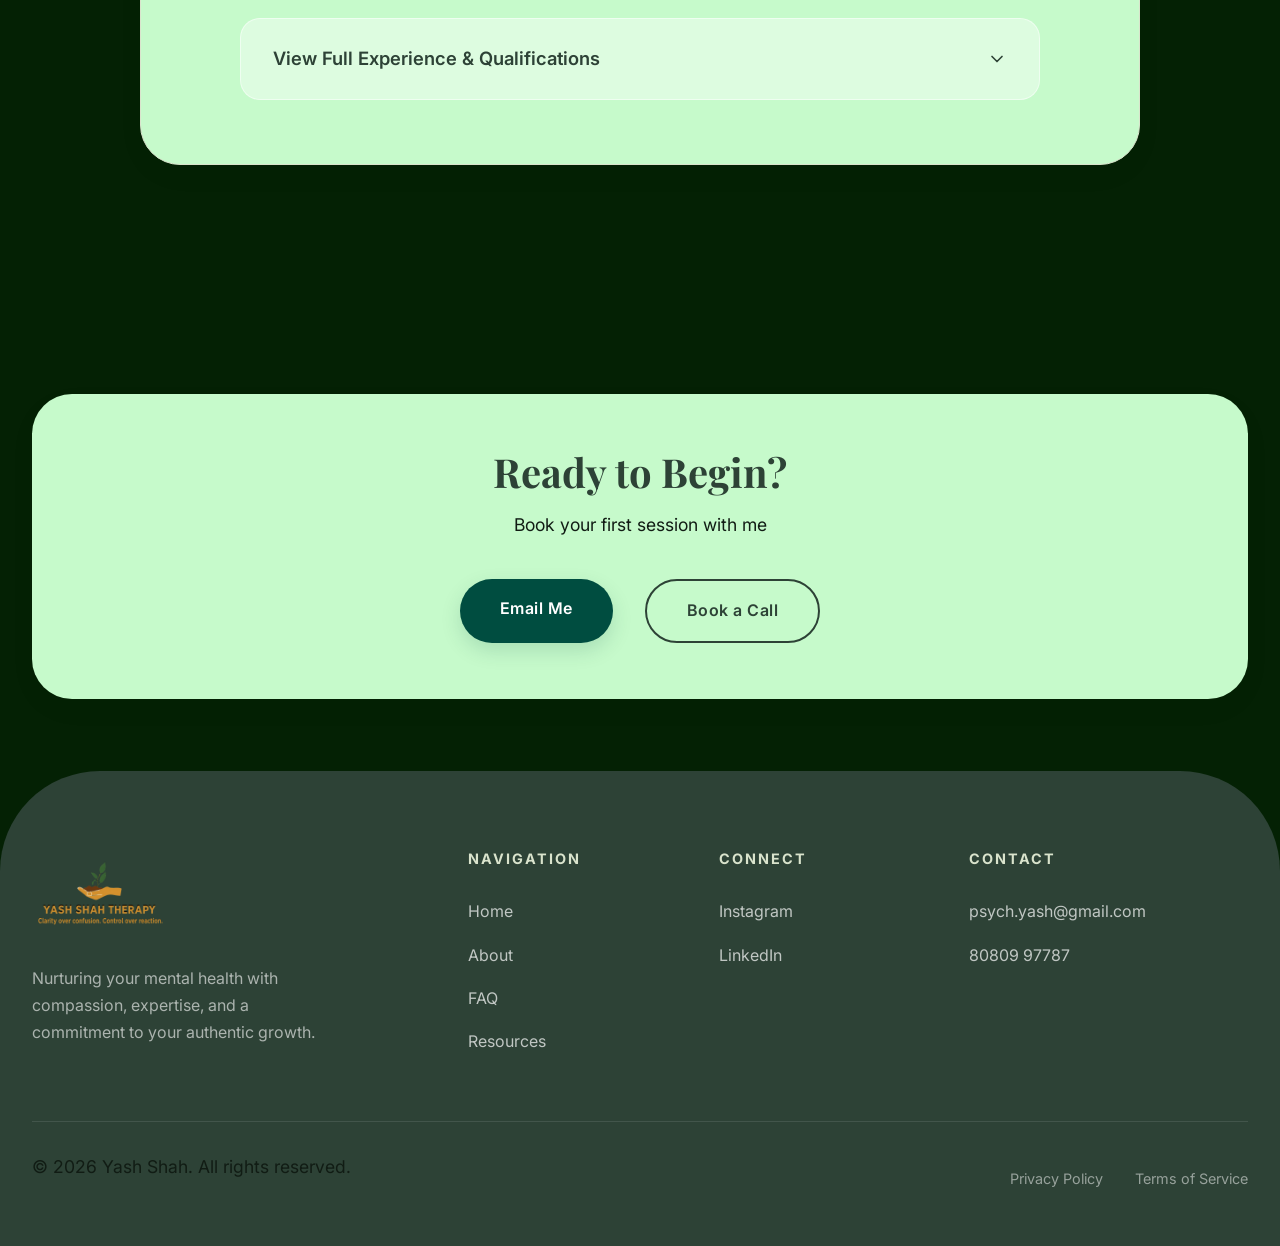
==== commit 8cb950c4: "Unify About page arrows with Home page SVG arrows" ====
--- a/about.html
+++ b/about.html
@@ -62,11 +62,11 @@
                     <div>
                         <p style="font-size: 1.15rem; font-weight: 600; color: var(--primary); margin-bottom: 1.5rem; text-align: left;">You might be:</p>
                         <div style="font-size: 1.1rem; line-height: 1.8; color: var(--text-muted); display: flex; flex-direction: column; gap: 0.75rem; text-align: left;">
-                            <p style="margin: 0; max-width: 100%; text-align: left; display: flex; gap: 0.75rem; align-items: flex-start;"><span style="color: var(--tertiary); font-size: 1.2rem; line-height: 1;">→</span> <span style="text-align: left;">Overthinking things but not reaching clarity</span></p>
-                            <p style="margin: 0; max-width: 100%; text-align: left; display: flex; gap: 0.75rem; align-items: flex-start;"><span style="color: var(--tertiary); font-size: 1.2rem; line-height: 1;">→</span> <span style="text-align: left;">Feeling anxious, low, or mentally drained</span></p>
-                            <p style="margin: 0; max-width: 100%; text-align: left; display: flex; gap: 0.75rem; align-items: flex-start;"><span style="color: var(--tertiary); font-size: 1.2rem; line-height: 1;">→</span> <span style="text-align: left;">Struggling with stress from work, studies, or expectations</span></p>
-                            <p style="margin: 0; max-width: 100%; text-align: left; display: flex; gap: 0.75rem; align-items: flex-start;"><span style="color: var(--tertiary); font-size: 1.2rem; line-height: 1;">→</span> <span style="text-align: left;">Dealing with relationship or family situations that feel confusing or difficult</span></p>
-                            <p style="margin: 0; max-width: 100%; text-align: left; display: flex; gap: 0.75rem; align-items: flex-start;"><span style="color: var(--tertiary); font-size: 1.2rem; line-height: 1;">→</span> <span style="text-align: left;">Knowing something isn’t right, but not knowing what to do about it</span></p>
+                            <p style="margin: 0; max-width: 100%; text-align: left; display: flex; gap: 0.75rem; align-items: flex-start;"><svg width="18" height="18" viewBox="0 0 24 24" fill="none" stroke="currentColor" stroke-width="2.5" stroke-linecap="round" stroke-linejoin="round" style="flex-shrink: 0; color: var(--tertiary); margin-top: 5px;"><path d="M5 12h14m-7-7l7 7-7 7"/></svg> <span style="text-align: left;">Overthinking things but not reaching clarity</span></p>
+                            <p style="margin: 0; max-width: 100%; text-align: left; display: flex; gap: 0.75rem; align-items: flex-start;"><svg width="18" height="18" viewBox="0 0 24 24" fill="none" stroke="currentColor" stroke-width="2.5" stroke-linecap="round" stroke-linejoin="round" style="flex-shrink: 0; color: var(--tertiary); margin-top: 5px;"><path d="M5 12h14m-7-7l7 7-7 7"/></svg> <span style="text-align: left;">Feeling anxious, low, or mentally drained</span></p>
+                            <p style="margin: 0; max-width: 100%; text-align: left; display: flex; gap: 0.75rem; align-items: flex-start;"><svg width="18" height="18" viewBox="0 0 24 24" fill="none" stroke="currentColor" stroke-width="2.5" stroke-linecap="round" stroke-linejoin="round" style="flex-shrink: 0; color: var(--tertiary); margin-top: 5px;"><path d="M5 12h14m-7-7l7 7-7 7"/></svg> <span style="text-align: left;">Struggling with stress from work, studies, or expectations</span></p>
+                            <p style="margin: 0; max-width: 100%; text-align: left; display: flex; gap: 0.75rem; align-items: flex-start;"><svg width="18" height="18" viewBox="0 0 24 24" fill="none" stroke="currentColor" stroke-width="2.5" stroke-linecap="round" stroke-linejoin="round" style="flex-shrink: 0; color: var(--tertiary); margin-top: 5px;"><path d="M5 12h14m-7-7l7 7-7 7"/></svg> <span style="text-align: left;">Dealing with relationship or family situations that feel confusing or difficult</span></p>
+                            <p style="margin: 0; max-width: 100%; text-align: left; display: flex; gap: 0.75rem; align-items: flex-start;"><svg width="18" height="18" viewBox="0 0 24 24" fill="none" stroke="currentColor" stroke-width="2.5" stroke-linecap="round" stroke-linejoin="round" style="flex-shrink: 0; color: var(--tertiary); margin-top: 5px;"><path d="M5 12h14m-7-7l7 7-7 7"/></svg> <span style="text-align: left;">Knowing something isn’t right, but not knowing what to do about it</span></p>
                         </div>
                     </div>
                     <div>
